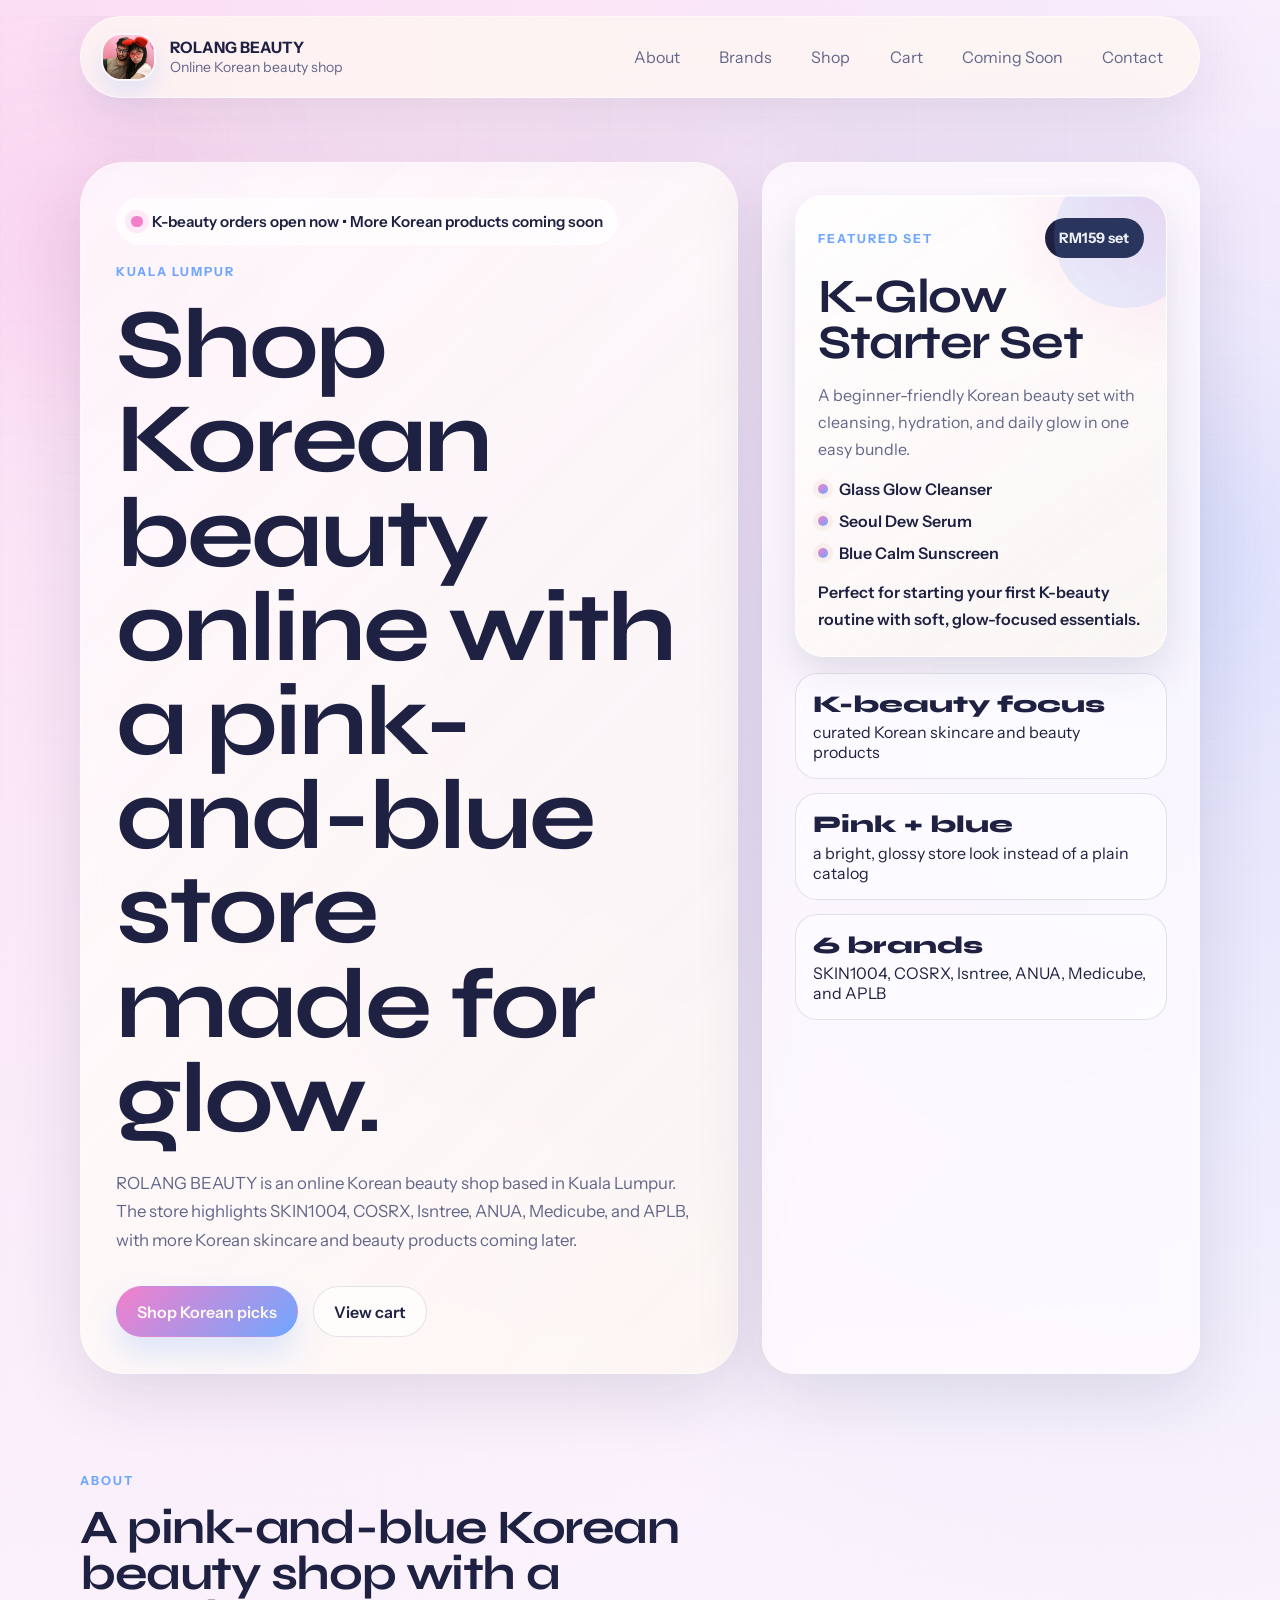
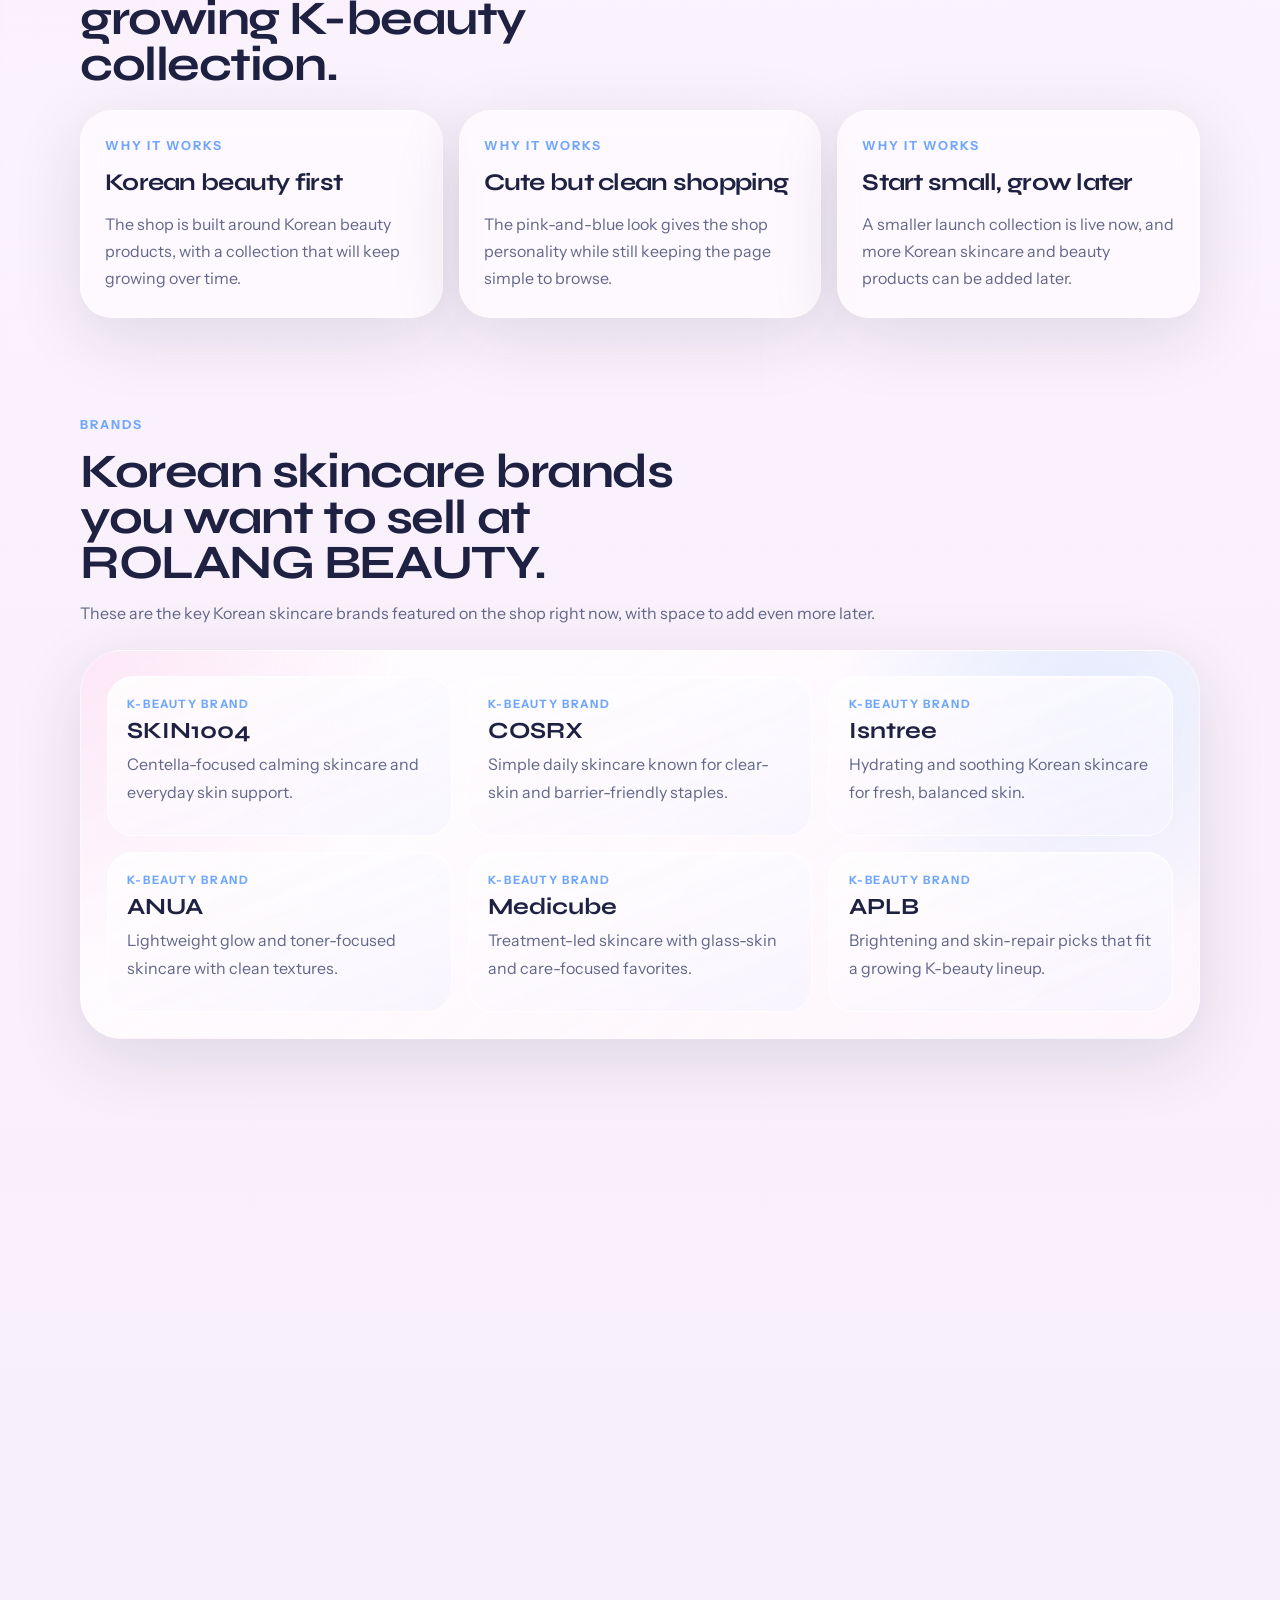
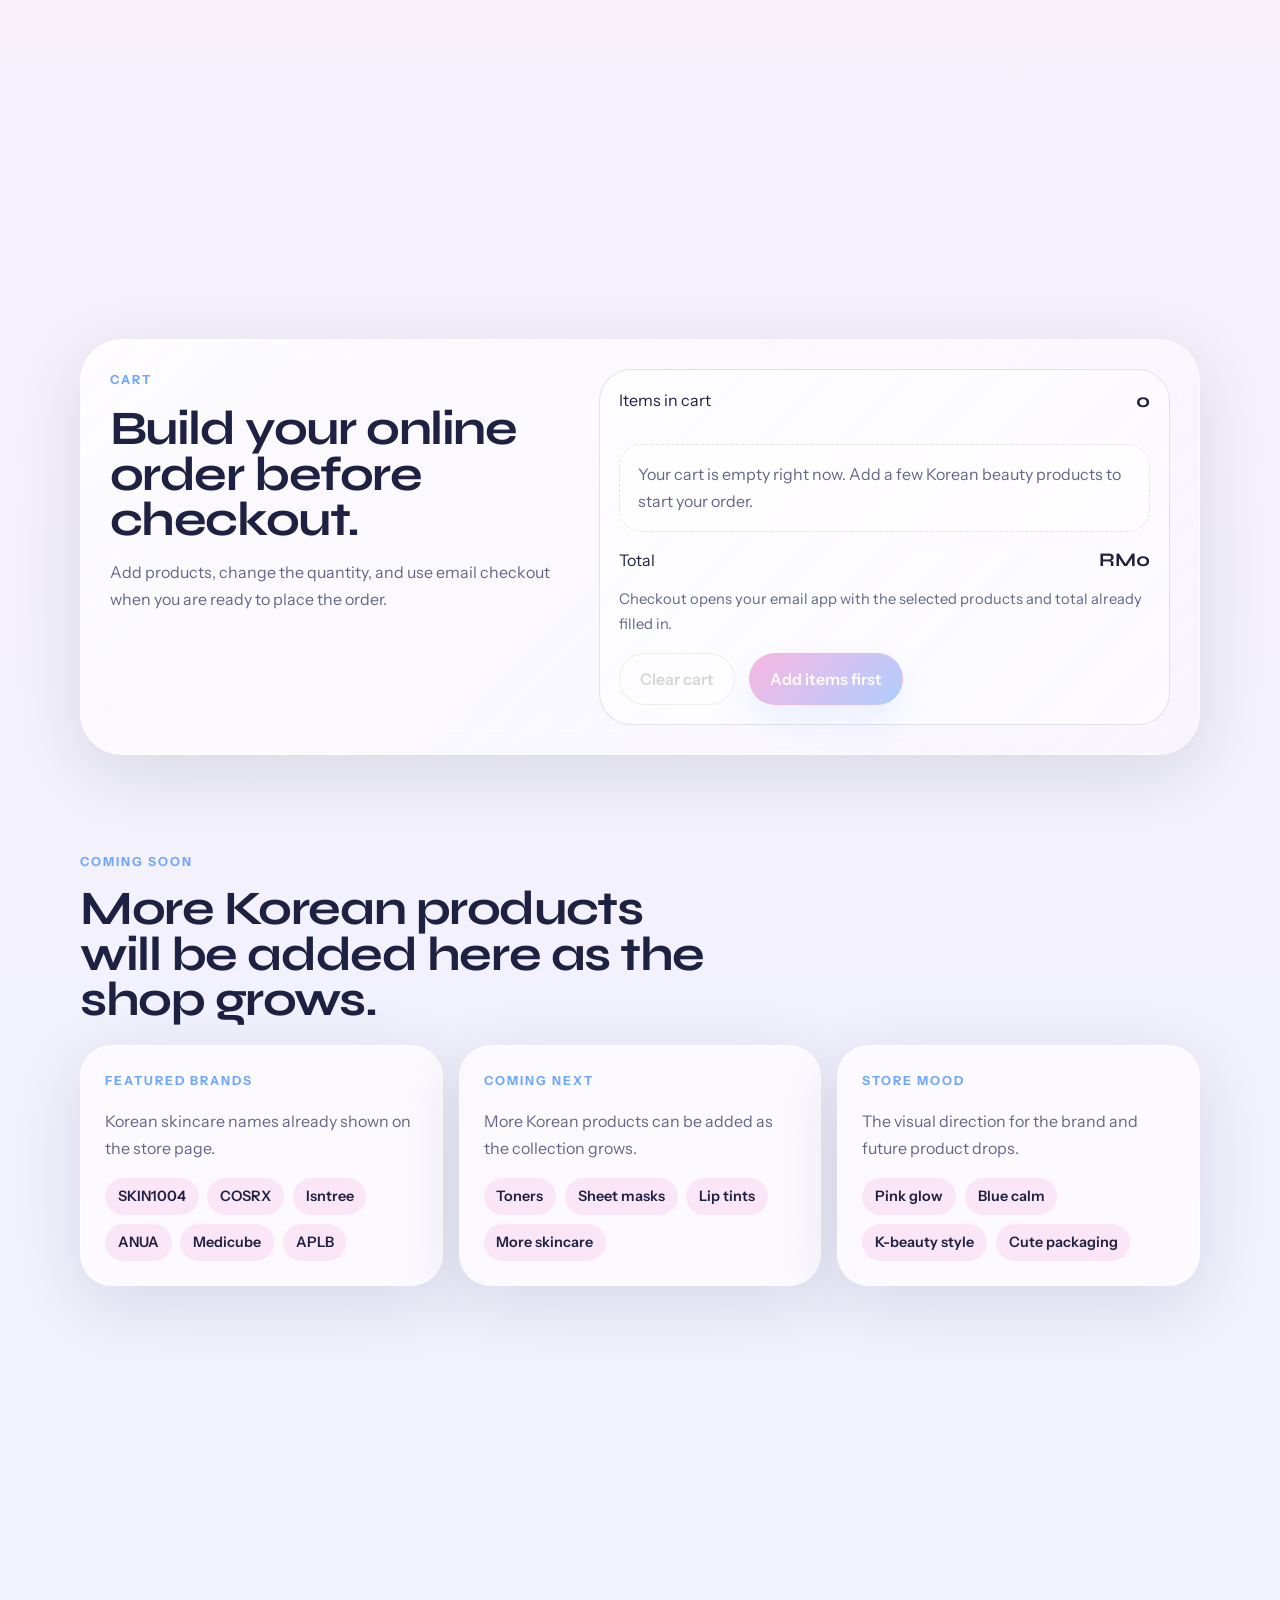
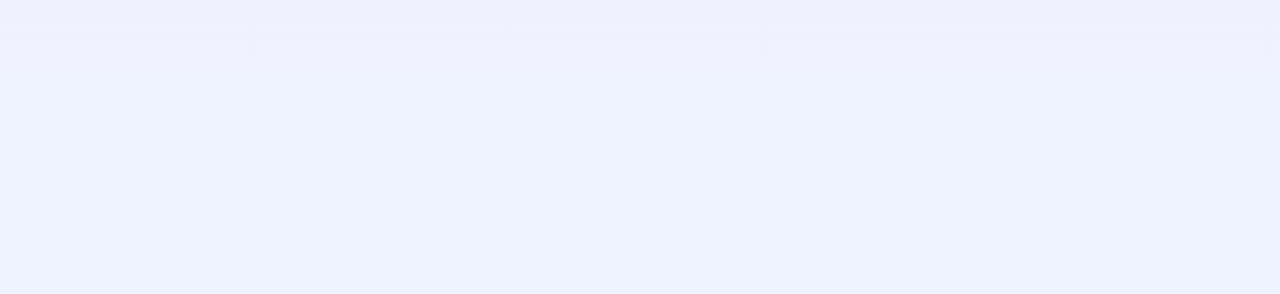
==== index.html @ 495b8006 "Initial ROLANG BEAUTY site" ====
<!DOCTYPE html>
<html lang="en">
  <head>
    <meta charset="UTF-8" />
    <meta name="viewport" content="width=device-width, initial-scale=1.0" />
    <title>ROLANG BEAUTY | Korean Beauty Shop</title>
    <meta
      name="description"
      content="ROLANG BEAUTY is a Korean beauty shop in Kuala Lumpur with curated K-beauty skincare now and more Korean products coming later."
    />
    <link rel="icon" href="src/assets/favicon.svg" type="image/svg+xml" />
    <link rel="preconnect" href="https://fonts.googleapis.com" />
    <link rel="preconnect" href="https://fonts.gstatic.com" crossorigin />
    <link
      href="https://fonts.googleapis.com/css2?family=Instrument+Sans:wght@400;500;600;700&family=Syne:wght@500;700;800&display=swap"
      rel="stylesheet"
    />
    <link rel="stylesheet" href="src/styles/site.css" />
    <script type="module" src="src/main.js"></script>
  </head>
  <body>
    <div class="page-shell">
      <div class="ambient ambient-one" aria-hidden="true"></div>
      <div class="ambient ambient-two" aria-hidden="true"></div>
      <div class="grid-overlay" aria-hidden="true"></div>
      <div id="app"></div>
    </div>
  </body>
</html>
---- src/styles/site.css ----
:root {
  --bg: #f8effa;
  --bg-strong: #efe4f4;
  --surface: rgba(255, 252, 255, 0.78);
  --surface-strong: #fff9ff;
  --ink: #1f2142;
  --ink-soft: #62678a;
  --line: rgba(31, 33, 66, 0.12);
  --accent: #f37fcb;
  --accent-soft: rgba(243, 127, 203, 0.16);
  --accent-cool: #6fa7ff;
  --shadow: 0 18px 70px rgba(31, 33, 66, 0.12);
  --radius-lg: 32px;
  --radius-md: 22px;
  --radius-sm: 14px;
  --container: min(1120px, calc(100vw - 2rem));
}

*,
*::before,
*::after {
  box-sizing: border-box;
}

html {
  scroll-behavior: smooth;
}

body {
  margin: 0;
  min-height: 100vh;
  font-family: "Instrument Sans", "Helvetica Neue", sans-serif;
  background:
    radial-gradient(circle at top left, rgba(243, 127, 203, 0.22), transparent 32%),
    radial-gradient(circle at 88% 14%, rgba(111, 167, 255, 0.18), transparent 20%),
    linear-gradient(180deg, #fdf7ff 0%, var(--bg) 54%, #eef3ff 100%);
  color: var(--ink);
}

img {
  display: block;
  max-width: 100%;
}

a {
  color: inherit;
  text-decoration: none;
}

button,
a,
input,
textarea {
  font: inherit;
}

code {
  padding: 0.12rem 0.4rem;
  border: 1px solid var(--line);
  border-radius: 999px;
  background: rgba(255, 255, 255, 0.55);
  font-size: 0.92rem;
}

.page-shell {
  position: relative;
  overflow: clip;
}

.ambient {
  position: absolute;
  border-radius: 999px;
  filter: blur(80px);
  opacity: 0.55;
  pointer-events: none;
}

.ambient-one {
  top: 7rem;
  left: -3rem;
  width: 16rem;
  height: 16rem;
  background: rgba(243, 127, 203, 0.28);
}

.ambient-two {
  right: -1rem;
  top: 24rem;
  width: 18rem;
  height: 18rem;
  background: rgba(111, 167, 255, 0.24);
}

.grid-overlay {
  position: absolute;
  inset: 0;
  background-image:
    linear-gradient(rgba(22, 33, 59, 0.03) 1px, transparent 1px),
    linear-gradient(90deg, rgba(22, 33, 59, 0.03) 1px, transparent 1px);
  background-size: 38px 38px;
  mask-image: linear-gradient(180deg, rgba(0, 0, 0, 0.26), transparent 55%);
  pointer-events: none;
}

.container {
  width: var(--container);
  margin: 0 auto;
}

.section-gap {
  padding-top: 2rem;
  padding-bottom: 4rem;
}

.site-header {
  position: sticky;
  top: 1rem;
  z-index: 20;
  display: flex;
  align-items: center;
  justify-content: space-between;
  gap: 1rem;
  margin-top: 1rem;
  padding: 1rem 1.25rem;
  border: 1px solid rgba(255, 255, 255, 0.45);
  border-radius: 999px;
  background: rgba(255, 249, 241, 0.72);
  backdrop-filter: blur(18px);
  box-shadow: var(--shadow);
}

.brand {
  display: inline-flex;
  align-items: center;
  gap: 0.85rem;
}

.brand-mark {
  display: grid;
  place-items: center;
  flex: none;
  width: 3.45rem;
  height: 3rem;
  overflow: hidden;
  border-radius: 20px;
  background: linear-gradient(135deg, rgba(243, 127, 203, 0.18), rgba(111, 167, 255, 0.18));
  border: 2px solid rgba(255, 255, 255, 0.72);
  box-shadow: 0 12px 26px rgba(111, 167, 255, 0.2);
  color: #fff8ef;
  font-family: "Syne", sans-serif;
  font-size: 1rem;
  font-weight: 700;
  letter-spacing: 0.08em;
}

.brand-mark img {
  width: 100%;
  height: 100%;
  object-fit: cover;
  object-position: center;
}

.brand-copy {
  display: grid;
  gap: 0.12rem;
}

.brand-copy strong {
  font-size: 0.98rem;
}

.brand-copy span {
  color: var(--ink-soft);
  font-size: 0.88rem;
}

.nav {
  display: inline-flex;
  flex-wrap: wrap;
  justify-content: flex-end;
  gap: 0.45rem;
}

.nav-link {
  padding: 0.72rem 1rem;
  border-radius: 999px;
  color: var(--ink-soft);
  transition:
    transform 180ms ease,
    background-color 180ms ease,
    color 180ms ease;
}

.nav-link:hover,
.nav-link:focus-visible {
  background: linear-gradient(135deg, rgba(243, 127, 203, 0.16), rgba(111, 167, 255, 0.14));
  color: var(--ink);
  transform: translateY(-1px);
}

.hero {
  display: grid;
  grid-template-columns: 1.2fr 0.8fr;
  align-items: stretch;
  gap: 1.5rem;
  padding-top: 4rem;
}

.hero-copy,
.hero-panel,
.principle-card,
.project-card,
.cart-card,
.toolbox-card,
.contact-card {
  position: relative;
  border: 1px solid rgba(255, 255, 255, 0.42);
  background: var(--surface);
  box-shadow: var(--shadow);
  backdrop-filter: blur(16px);
}

.hero-copy {
  padding: 2.2rem;
  border-radius: calc(var(--radius-lg) + 12px);
  background:
    linear-gradient(135deg, rgba(255, 255, 255, 0.78), rgba(255, 249, 241, 0.7)),
    linear-gradient(140deg, rgba(243, 127, 203, 0.12), transparent 42%);
}

.hero-panel {
  display: grid;
  align-content: start;
  gap: 1rem;
  padding: 2rem;
  border-radius: var(--radius-lg);
}

.spotlight-card {
  position: relative;
  display: grid;
  gap: 1rem;
  overflow: hidden;
  padding: 1.4rem;
  border: 1px solid rgba(255, 255, 255, 0.75);
  border-radius: calc(var(--radius-lg) - 4px);
  background:
    radial-gradient(circle at top right, rgba(243, 127, 203, 0.22), transparent 30%),
    linear-gradient(145deg, rgba(255, 255, 255, 0.92), rgba(255, 249, 241, 0.74)),
    linear-gradient(135deg, rgba(243, 127, 203, 0.14), rgba(111, 167, 255, 0.12));
  box-shadow:
    inset 0 1px 0 rgba(255, 255, 255, 0.7),
    0 18px 40px rgba(31, 33, 66, 0.12);
}

.spotlight-card::after {
  content: "";
  position: absolute;
  right: -2rem;
  top: -2rem;
  width: 9rem;
  height: 9rem;
  border-radius: 999px;
  background: rgba(111, 167, 255, 0.15);
  pointer-events: none;
}

.spotlight-header {
  display: flex;
  align-items: center;
  justify-content: space-between;
  gap: 1rem;
}

.spotlight-price {
  display: inline-flex;
  align-items: center;
  justify-content: center;
  min-height: 2.5rem;
  padding: 0.55rem 0.9rem;
  border-radius: 999px;
  background: var(--ink);
  color: #fff8ef;
  font-size: 0.9rem;
  font-weight: 700;
}

.spotlight-list {
  display: grid;
  gap: 0.75rem;
  margin: 0;
  padding: 0;
  list-style: none;
}

.spotlight-list li {
  display: inline-flex;
  align-items: center;
  gap: 0.7rem;
  color: var(--ink);
  font-weight: 600;
}

.spotlight-list li::before {
  content: "";
  width: 0.6rem;
  height: 0.6rem;
  border-radius: 999px;
  background: linear-gradient(135deg, var(--accent), var(--accent-cool));
  box-shadow: 0 0 0 5px rgba(217, 153, 124, 0.12);
  flex: none;
}

.spotlight-note {
  color: var(--ink);
  font-weight: 600;
}

.eyebrow {
  margin: 0;
  color: var(--accent-cool);
  font-size: 0.78rem;
  font-weight: 700;
  letter-spacing: 0.16em;
  text-transform: uppercase;
}

.status-pill {
  display: inline-flex;
  align-items: center;
  gap: 0.6rem;
  width: fit-content;
  margin: 0 0 1rem;
  padding: 0.65rem 0.95rem;
  border-radius: 999px;
  background: rgba(255, 255, 255, 0.68);
  color: var(--ink);
  font-size: 0.95rem;
  font-weight: 600;
}

.status-pill::before {
  content: "";
  width: 0.7rem;
  height: 0.7rem;
  border-radius: 999px;
  background: var(--accent);
  box-shadow: 0 0 0 6px rgba(243, 127, 203, 0.15);
}

h1,
h2,
h3 {
  margin: 0;
  font-family: "Syne", sans-serif;
  font-weight: 700;
  line-height: 0.95;
  letter-spacing: -0.03em;
}

h1 {
  max-width: 13ch;
  margin-top: 1rem;
  font-size: clamp(3.2rem, 8vw, 6.2rem);
}

h2 {
  max-width: 18ch;
  font-size: clamp(2rem, 4vw, 3rem);
}

h3 {
  font-size: 1.5rem;
}

p {
  margin: 0;
  color: var(--ink-soft);
  line-height: 1.7;
}

.lede {
  max-width: 38rem;
  margin-top: 1.4rem;
  font-size: 1.05rem;
}

.hero-actions,
.contact-actions {
  display: flex;
  flex-wrap: wrap;
  gap: 0.9rem;
  margin-top: 2rem;
}

.button {
  display: inline-flex;
  align-items: center;
  justify-content: center;
  min-height: 3.2rem;
  padding: 0.85rem 1.25rem;
  border-radius: 999px;
  border: 1px solid transparent;
  cursor: pointer;
  font-weight: 600;
  transition:
    transform 180ms ease,
    box-shadow 180ms ease,
    border-color 180ms ease;
}

.button:hover,
.button:focus-visible,
.project-link:hover,
.project-link:focus-visible,
.social-link:hover,
.social-link:focus-visible {
  transform: translateY(-2px);
}

.button-primary {
  background: linear-gradient(135deg, var(--accent) 0%, var(--accent-cool) 100%);
  color: #fff8ef;
  box-shadow: 0 16px 32px rgba(111, 167, 255, 0.24);
}

.button-secondary {
  border-color: var(--line);
  background: rgba(255, 255, 255, 0.62);
}

.stat-grid {
  display: grid;
  gap: 0.9rem;
}

.stat-card {
  display: grid;
  gap: 0.2rem;
  padding: 1rem 1.1rem;
  border: 1px solid var(--line);
  border-radius: var(--radius-md);
  background: rgba(255, 255, 255, 0.44);
}

.stat-card strong {
  font-family: "Syne", sans-serif;
  font-size: 1.5rem;
  font-weight: 800;
}

.section-heading {
  display: grid;
  gap: 0.9rem;
  margin-bottom: 1.4rem;
}

.section-heading h2 {
  max-width: 18ch;
}

.principle-grid,
.project-grid,
.brand-grid,
.toolbox-grid {
  display: grid;
  gap: 1rem;
}

.principle-grid {
  grid-template-columns: repeat(3, minmax(0, 1fr));
}

.project-grid {
  grid-template-columns: repeat(3, minmax(0, 1fr));
}

.brand-grid {
  grid-template-columns: repeat(3, minmax(0, 1fr));
}

.toolbox-grid {
  grid-template-columns: repeat(3, minmax(0, 1fr));
}

.principle-card,
.project-card,
.toolbox-card {
  display: grid;
  align-content: start;
  gap: 1rem;
  padding: 1.5rem;
  border-radius: var(--radius-lg);
}

.brand-board {
  position: relative;
  overflow: hidden;
  padding: 1.6rem;
  border: 1px solid rgba(255, 255, 255, 0.42);
  border-radius: calc(var(--radius-lg) + 10px);
  background:
    radial-gradient(circle at top left, rgba(243, 127, 203, 0.18), transparent 28%),
    radial-gradient(circle at 90% 16%, rgba(111, 167, 255, 0.18), transparent 24%),
    linear-gradient(145deg, rgba(255, 255, 255, 0.86), rgba(255, 248, 253, 0.74));
  box-shadow: var(--shadow);
  backdrop-filter: blur(16px);
}

.brand-tile {
  display: grid;
  align-content: start;
  gap: 0.55rem;
  min-height: 10rem;
  padding: 1.2rem;
  border: 1px solid rgba(255, 255, 255, 0.72);
  border-radius: 26px;
  background:
    linear-gradient(160deg, rgba(255, 255, 255, 0.88), rgba(255, 249, 255, 0.62)),
    linear-gradient(135deg, rgba(243, 127, 203, 0.1), rgba(111, 167, 255, 0.12));
  box-shadow: inset 0 1px 0 rgba(255, 255, 255, 0.7);
}

.brand-tile-kicker {
  color: var(--accent-cool);
  font-size: 0.72rem;
  font-weight: 700;
  letter-spacing: 0.14em;
  text-transform: uppercase;
}

.brand-tile-name {
  color: var(--ink);
  font-family: "Syne", sans-serif;
  font-size: 1.45rem;
  line-height: 1;
}

.project-header {
  display: grid;
  gap: 0.8rem;
}

.project-outcomes {
  display: grid;
  gap: 0.75rem;
  margin: 0;
  padding: 0;
  list-style: none;
}

.project-outcomes li {
  display: inline-flex;
  align-items: center;
  gap: 0.7rem;
  color: var(--ink);
  font-weight: 500;
}

.project-outcomes li::before {
  content: "";
  width: 0.55rem;
  height: 0.55rem;
  border-radius: 999px;
  background: var(--accent);
  flex: none;
}

.tag-row {
  display: flex;
  flex-wrap: wrap;
  gap: 0.55rem;
}

.tag {
  padding: 0.6rem 0.8rem;
  border-radius: 999px;
  background: linear-gradient(135deg, rgba(243, 127, 203, 0.14), rgba(111, 167, 255, 0.14));
  color: var(--ink);
  font-size: 0.9rem;
  font-weight: 600;
}

.tag-soft {
  background: var(--accent-soft);
}

.project-link,
.social-link,
.site-footer a {
  width: fit-content;
  color: var(--ink);
  font-weight: 600;
}

.product-footer {
  display: flex;
  flex-wrap: wrap;
  align-items: center;
  justify-content: space-between;
  gap: 0.85rem;
}

.product-price {
  color: var(--ink);
  font-family: "Syne", sans-serif;
  font-size: 1.35rem;
  font-weight: 800;
}

.social-link {
  display: inline-flex;
  align-items: center;
  min-height: 2.6rem;
  padding: 0.55rem 0.9rem;
  border-radius: 999px;
  background: linear-gradient(135deg, rgba(243, 127, 203, 0.12), rgba(111, 167, 255, 0.12));
}

.social-link-muted {
  color: var(--ink-soft);
}

.cart-card {
  padding: 1.8rem;
  border-radius: calc(var(--radius-lg) + 10px);
  background:
    linear-gradient(135deg, rgba(255, 255, 255, 0.82), rgba(255, 249, 255, 0.68)),
    linear-gradient(135deg, rgba(243, 127, 203, 0.07), rgba(111, 167, 255, 0.08));
}

.cart-shell {
  display: grid;
  grid-template-columns: 0.9fr 1.1fr;
  gap: 1.4rem;
}

.cart-copy,
.cart-panel {
  display: grid;
  align-content: start;
  gap: 1rem;
}

.cart-panel {
  padding: 1.2rem;
  border: 1px solid var(--line);
  border-radius: var(--radius-lg);
  background: rgba(255, 255, 255, 0.52);
}

.cart-summary-row,
.cart-total-row {
  display: flex;
  align-items: center;
  justify-content: space-between;
  gap: 1rem;
  color: var(--ink);
}

.cart-summary-row strong,
.cart-total-row strong {
  font-family: "Syne", sans-serif;
  font-size: 1.2rem;
}

.cart-items {
  display: grid;
  gap: 0.8rem;
}

.cart-item {
  display: grid;
  grid-template-columns: 1fr auto;
  gap: 0.9rem;
  align-items: center;
  padding: 1rem;
  border: 1px solid var(--line);
  border-radius: var(--radius-md);
  background: rgba(255, 255, 255, 0.62);
}

.cart-item-copy {
  display: grid;
  gap: 0.3rem;
}

.cart-item-copy strong {
  color: var(--ink);
}

.cart-item-meta {
  color: var(--ink-soft);
  font-size: 0.92rem;
}

.cart-line-total {
  color: var(--ink);
  font-family: "Syne", sans-serif;
  font-size: 1rem;
  font-weight: 700;
}

.cart-item-controls {
  display: inline-flex;
  align-items: center;
  flex-wrap: wrap;
  justify-content: flex-end;
  gap: 0.45rem;
}

.qty-button {
  display: inline-flex;
  align-items: center;
  justify-content: center;
  width: 2.2rem;
  height: 2.2rem;
  border: 1px solid var(--line);
  border-radius: 999px;
  background: rgba(255, 255, 255, 0.9);
  color: var(--ink);
  cursor: pointer;
}

.qty-value {
  min-width: 1.5rem;
  color: var(--ink);
  font-weight: 700;
  text-align: center;
}

.cart-remove {
  padding: 0.35rem 0.55rem;
  border: 0;
  background: transparent;
  color: var(--accent-cool);
  font-weight: 700;
}

.cart-note {
  font-size: 0.92rem;
}

.cart-actions {
  display: flex;
  flex-wrap: wrap;
  gap: 0.85rem;
}

.cart-empty {
  padding: 1rem 1.1rem;
  border: 1px dashed var(--line);
  border-radius: var(--radius-md);
  background: rgba(255, 255, 255, 0.48);
}

.is-disabled,
.button[disabled] {
  opacity: 0.55;
  pointer-events: none;
}

.contact-card {
  display: grid;
  grid-template-columns: 1.1fr 0.9fr;
  gap: 1.4rem;
  padding: 1.8rem;
  border-radius: calc(var(--radius-lg) + 10px);
  background:
    linear-gradient(135deg, rgba(255, 255, 255, 0.8), rgba(255, 249, 241, 0.62)),
    linear-gradient(135deg, rgba(111, 167, 255, 0.09), rgba(243, 127, 203, 0.06));
}

.contact-copy {
  display: grid;
  gap: 1rem;
}

.contact-copy h2 {
  max-width: 13ch;
}

.social-list {
  display: flex;
  flex-wrap: wrap;
  gap: 0.85rem;
  align-items: center;
}

.contact-status {
  display: grid;
  gap: 0.4rem;
  padding: 1rem 1.1rem;
  border: 1px solid var(--line);
  border-radius: var(--radius-md);
  background: rgba(255, 255, 255, 0.44);
}

.contact-status strong {
  color: var(--ink);
  font-family: "Syne", sans-serif;
  font-size: 1.1rem;
}

.contact-status span {
  color: var(--ink-soft);
  line-height: 1.6;
}

.site-footer {
  display: flex;
  flex-wrap: wrap;
  align-items: center;
  justify-content: space-between;
  gap: 0.8rem;
  padding-bottom: 2.5rem;
}

.site-footer p {
  display: inline-flex;
  align-items: center;
  gap: 0.55rem;
}

.not-found {
  width: min(720px, calc(100vw - 2rem));
  margin: 4rem auto;
  padding: 2rem;
  border: 1px solid rgba(255, 255, 255, 0.42);
  border-radius: calc(var(--radius-lg) + 10px);
  background: var(--surface);
  box-shadow: var(--shadow);
}

.not-found p,
.not-found h1,
.not-found .button {
  margin-top: 1rem;
}

.reveal {
  opacity: 0;
  transform: translateY(18px);
  transition:
    opacity 560ms ease,
    transform 560ms ease;
}

.reveal.is-visible {
  opacity: 1;
  transform: translateY(0);
}

@media (max-width: 960px) {
  .site-header {
    position: static;
    border-radius: 28px;
  }

  .hero,
  .cart-shell,
  .contact-card,
  .brand-grid,
  .principle-grid,
  .project-grid,
  .toolbox-grid {
    grid-template-columns: 1fr;
  }

  .hero {
    padding-top: 2rem;
  }
}

@media (max-width: 720px) {
  :root {
    --container: min(1120px, calc(100vw - 1.25rem));
  }

  .site-header {
    align-items: flex-start;
    flex-direction: column;
  }

  .nav {
    width: 100%;
    justify-content: flex-start;
  }

  .hero-copy,
  .hero-panel,
  .brand-board,
  .principle-card,
  .project-card,
  .cart-card,
  .toolbox-card,
  .contact-card,
  .not-found {
    padding: 1.3rem;
    border-radius: 24px;
  }

  .section-gap {
    padding-bottom: 3rem;
  }

  h1 {
    font-size: clamp(2.7rem, 13vw, 4rem);
  }

  h2 {
    font-size: clamp(1.8rem, 8vw, 2.5rem);
  }

  .cart-item {
    grid-template-columns: 1fr;
  }

  .cart-item-controls {
    justify-content: flex-start;
  }
}

@media (prefers-reduced-motion: reduce) {
  html {
    scroll-behavior: auto;
  }

  *,
  *::before,
  *::after {
    animation: none !important;
    transition: none !important;
  }

  .reveal,
  .reveal.is-visible {
    opacity: 1;
    transform: none;
  }
}
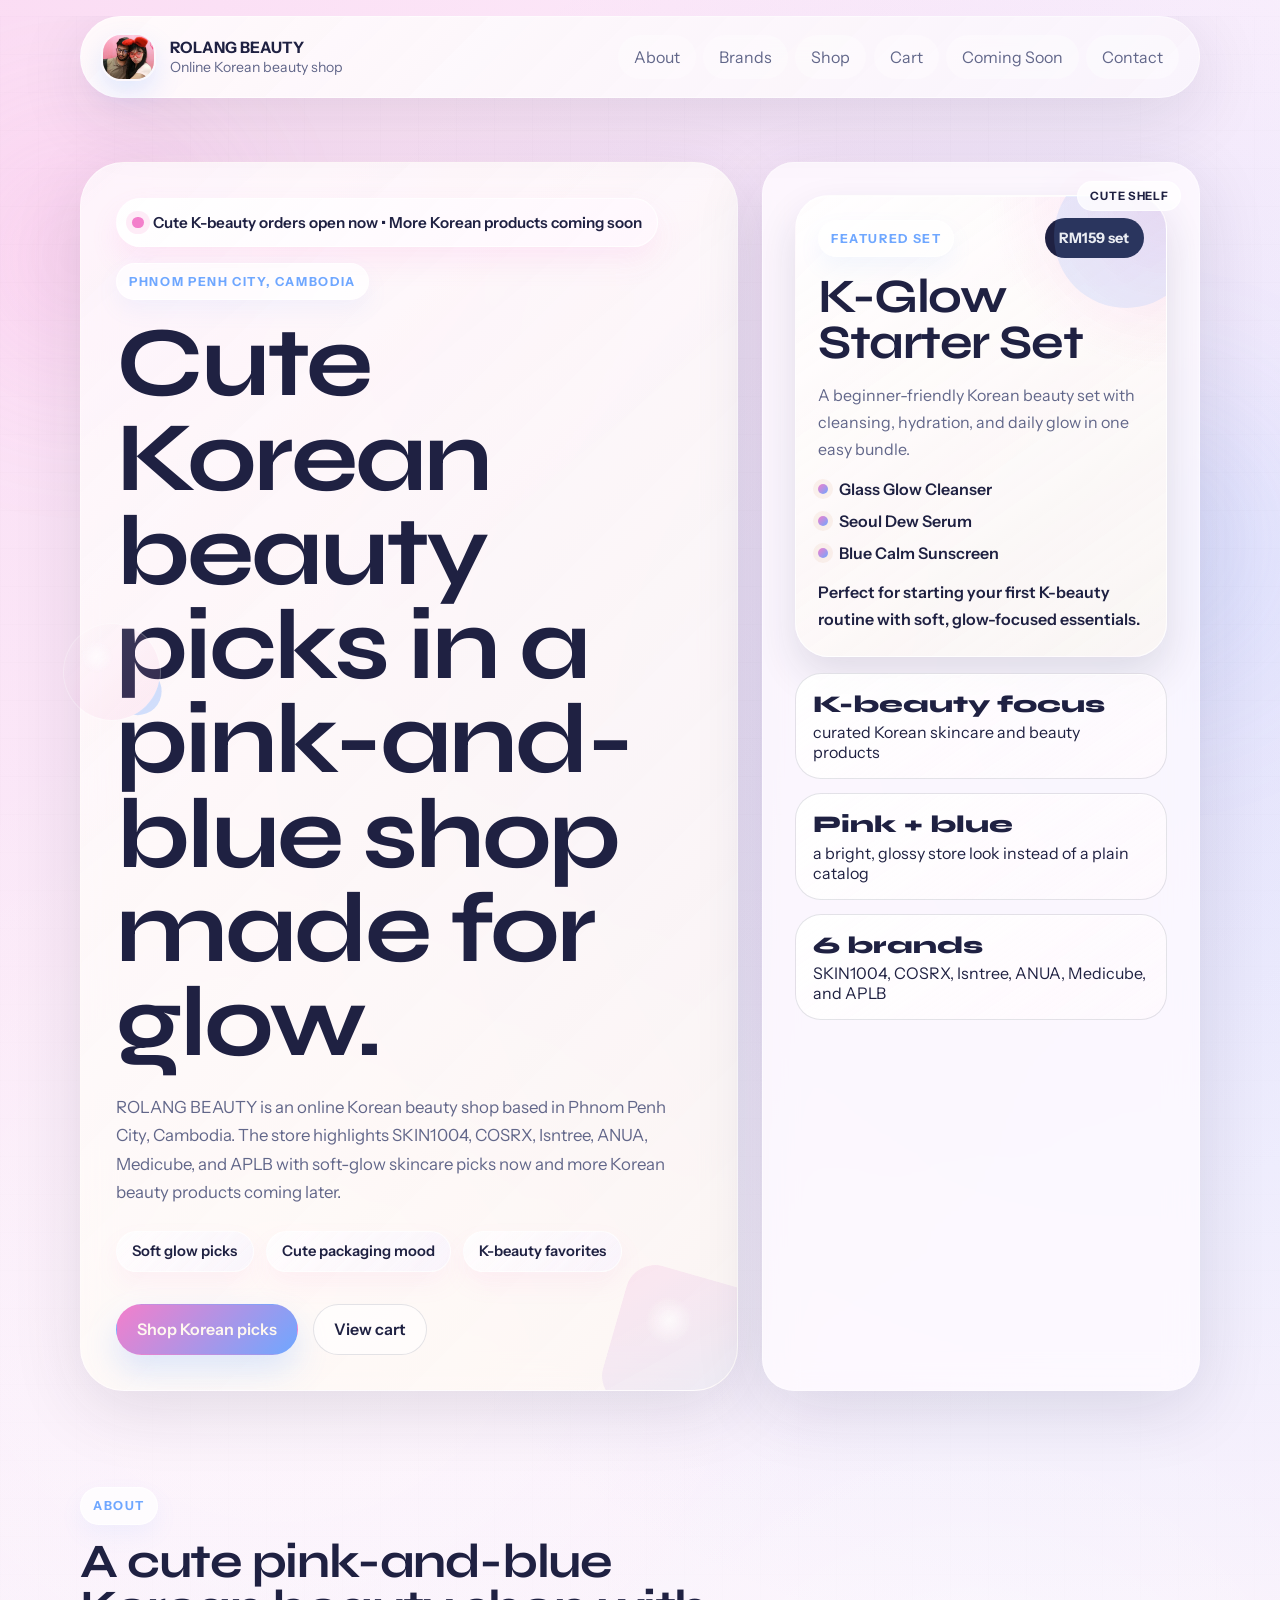
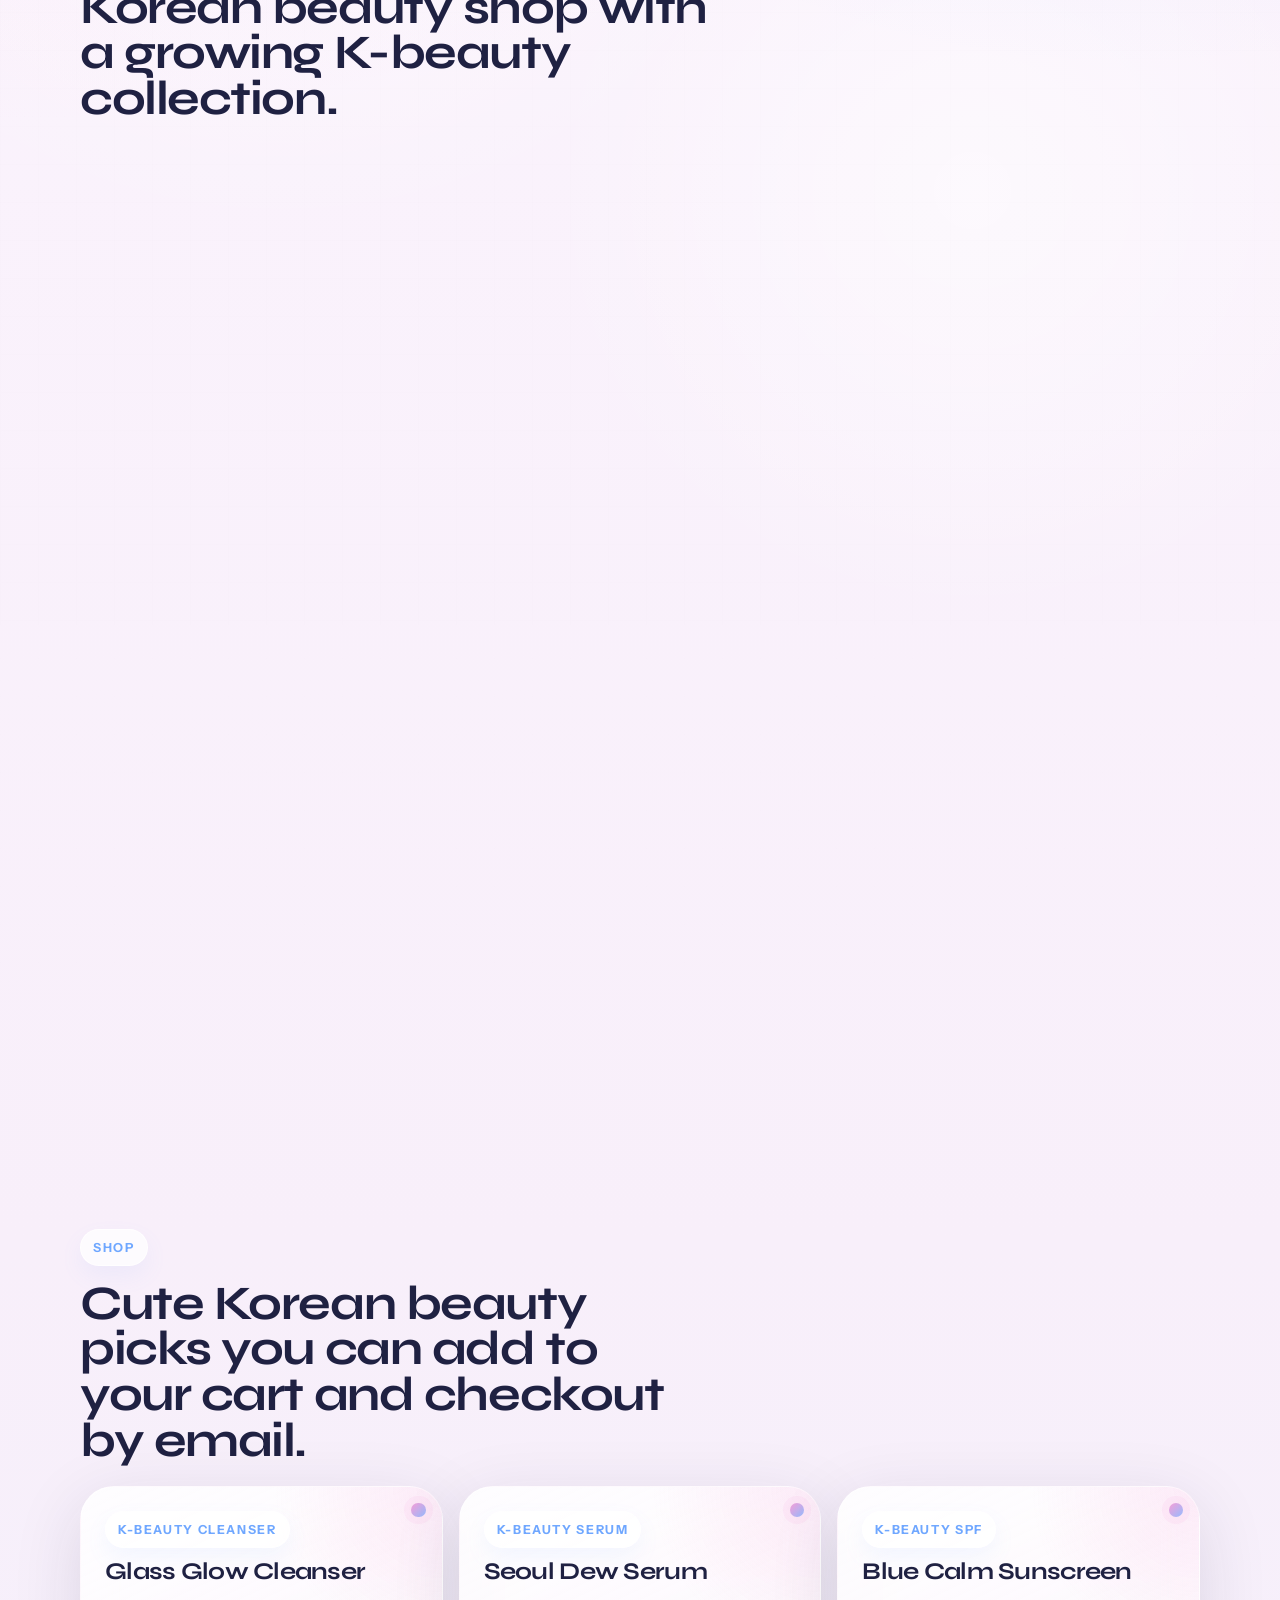
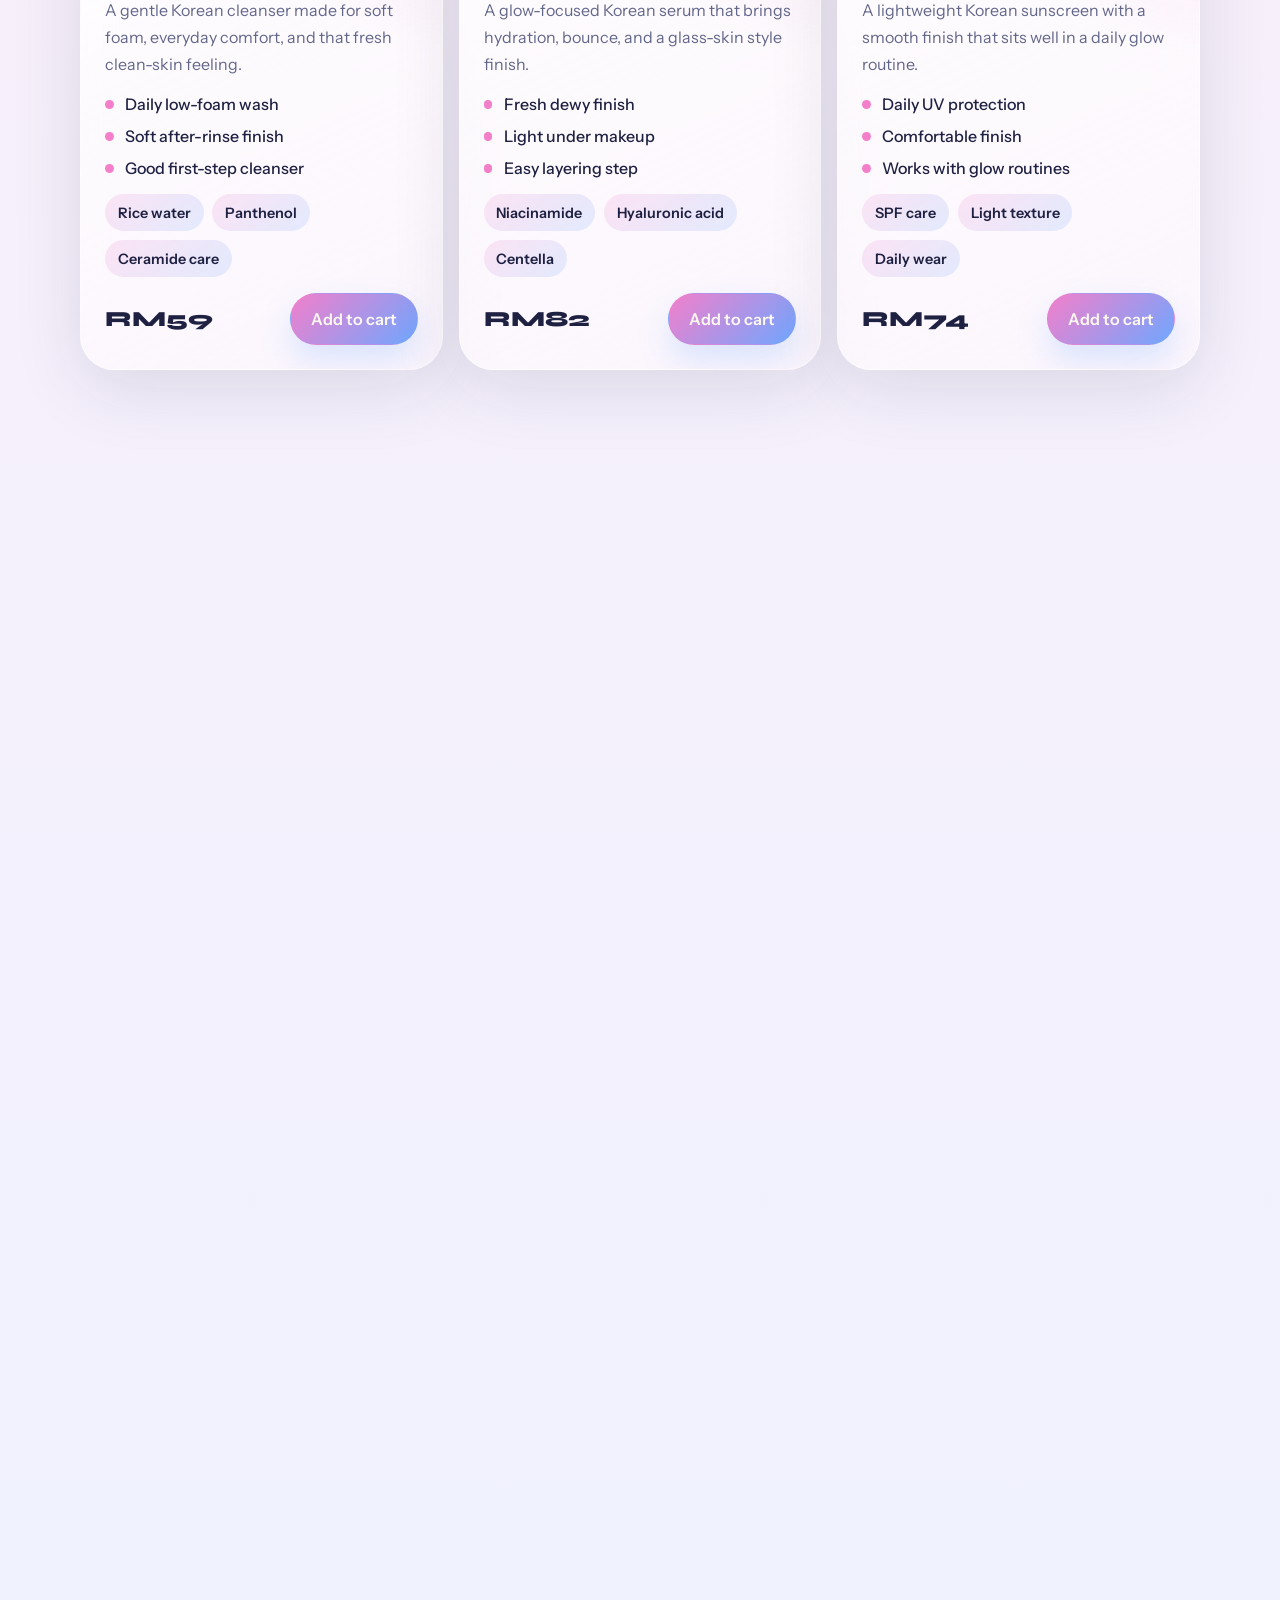
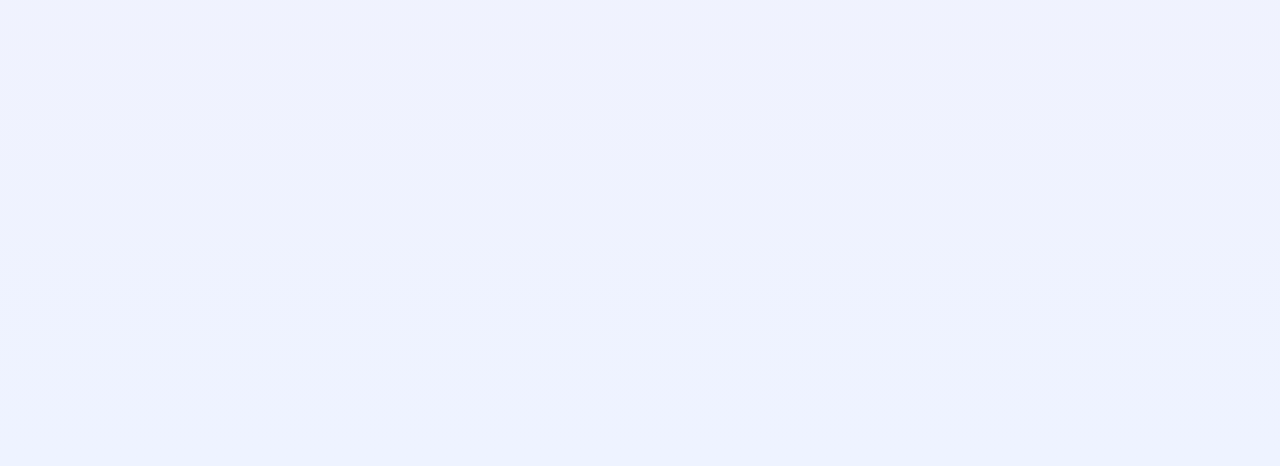
==== commit 763e5ce7: "Polish storefront styling and update Phnom Penh location" ====
--- a/index.html
+++ b/index.html
@@ -6,7 +6,7 @@
     <title>ROLANG BEAUTY | Korean Beauty Shop</title>
     <meta
       name="description"
-      content="ROLANG BEAUTY is a Korean beauty shop in Kuala Lumpur with curated K-beauty skincare now and more Korean products coming later."
+      content="ROLANG BEAUTY is a Korean beauty shop in Phnom Penh City, Cambodia with curated K-beauty skincare now and more Korean products coming later."
     />
     <link rel="icon" href="src/assets/favicon.svg" type="image/svg+xml" />
     <link rel="preconnect" href="https://fonts.googleapis.com" />
--- a/src/styles/site.css
+++ b/src/styles/site.css
@@ -33,6 +33,8 @@
   background:
     radial-gradient(circle at top left, rgba(243, 127, 203, 0.22), transparent 32%),
     radial-gradient(circle at 88% 14%, rgba(111, 167, 255, 0.18), transparent 20%),
+    radial-gradient(circle at 22% 24%, rgba(255, 255, 255, 0.68), transparent 14%),
+    radial-gradient(circle at 76% 34%, rgba(255, 255, 255, 0.55), transparent 12%),
     linear-gradient(180deg, #fdf7ff 0%, var(--bg) 54%, #eef3ff 100%);
   color: var(--ink);
 }
@@ -65,6 +67,40 @@
 .page-shell {
   position: relative;
   overflow: clip;
+}
+
+.page-shell::before,
+.page-shell::after {
+  content: "";
+  position: absolute;
+  pointer-events: none;
+  opacity: 0.7;
+}
+
+.page-shell::before {
+  top: 10rem;
+  right: 8%;
+  width: 8rem;
+  height: 8rem;
+  border-radius: 32px;
+  background:
+    radial-gradient(circle at 30% 30%, rgba(255, 255, 255, 0.78), transparent 20%),
+    linear-gradient(135deg, rgba(243, 127, 203, 0.28), rgba(111, 167, 255, 0.18));
+  transform: rotate(12deg);
+}
+
+.page-shell::after {
+  top: 38rem;
+  left: 5%;
+  width: 6rem;
+  height: 6rem;
+  border-radius: 999px;
+  background:
+    radial-gradient(circle at 34% 34%, rgba(255, 255, 255, 0.86), transparent 18%),
+    linear-gradient(135deg, rgba(255, 255, 255, 0.18), rgba(243, 127, 203, 0.16));
+  box-shadow:
+    1.6rem 1.2rem 0 -1.5rem rgba(111, 167, 255, 0.45),
+    0 0 0 1px rgba(255, 255, 255, 0.42);
 }
 
 .ambient {
@@ -124,7 +160,9 @@
   padding: 1rem 1.25rem;
   border: 1px solid rgba(255, 255, 255, 0.45);
   border-radius: 999px;
-  background: rgba(255, 249, 241, 0.72);
+  background:
+    linear-gradient(135deg, rgba(255, 250, 252, 0.86), rgba(248, 244, 255, 0.76)),
+    rgba(255, 249, 241, 0.72);
   backdrop-filter: blur(18px);
   box-shadow: var(--shadow);
 }
@@ -184,6 +222,7 @@
 .nav-link {
   padding: 0.72rem 1rem;
   border-radius: 999px;
+  background: rgba(255, 255, 255, 0.34);
   color: var(--ink-soft);
   transition:
     transform 180ms ease,
@@ -214,6 +253,7 @@
 .toolbox-card,
 .contact-card {
   position: relative;
+  overflow: hidden;
   border: 1px solid rgba(255, 255, 255, 0.42);
   background: var(--surface);
   box-shadow: var(--shadow);
@@ -228,6 +268,21 @@
     linear-gradient(140deg, rgba(243, 127, 203, 0.12), transparent 42%);
 }
 
+.hero-copy::after {
+  content: "";
+  position: absolute;
+  right: -1.2rem;
+  bottom: -1.8rem;
+  width: 9rem;
+  height: 9rem;
+  border-radius: 30px;
+  background:
+    radial-gradient(circle at 35% 35%, rgba(255, 255, 255, 0.82), transparent 18%),
+    linear-gradient(135deg, rgba(243, 127, 203, 0.2), rgba(111, 167, 255, 0.18));
+  transform: rotate(16deg);
+  opacity: 0.7;
+}
+
 .hero-panel {
   display: grid;
   align-content: start;
@@ -236,6 +291,23 @@
   border-radius: var(--radius-lg);
 }
 
+.hero-panel::before {
+  content: "Cute shelf";
+  position: absolute;
+  top: 1.1rem;
+  right: 1.1rem;
+  z-index: 1;
+  padding: 0.45rem 0.75rem;
+  border: 1px solid rgba(255, 255, 255, 0.75);
+  border-radius: 999px;
+  background: rgba(255, 255, 255, 0.78);
+  color: var(--ink);
+  font-size: 0.72rem;
+  font-weight: 700;
+  letter-spacing: 0.06em;
+  text-transform: uppercase;
+}
+
 .spotlight-card {
   position: relative;
   display: grid;
@@ -243,7 +315,7 @@
   overflow: hidden;
   padding: 1.4rem;
   border: 1px solid rgba(255, 255, 255, 0.75);
-  border-radius: calc(var(--radius-lg) - 4px);
+  border-radius: calc(var(--radius-lg) + 2px);
   background:
     radial-gradient(circle at top right, rgba(243, 127, 203, 0.22), transparent 30%),
     linear-gradient(145deg, rgba(255, 255, 255, 0.92), rgba(255, 249, 241, 0.74)),
@@ -317,12 +389,20 @@
 }
 
 .eyebrow {
+  display: inline-flex;
+  align-items: center;
+  width: fit-content;
   margin: 0;
+  padding: 0.45rem 0.75rem;
+  border: 1px solid rgba(255, 255, 255, 0.72);
+  border-radius: 999px;
+  background: rgba(255, 255, 255, 0.72);
   color: var(--accent-cool);
   font-size: 0.78rem;
   font-weight: 700;
-  letter-spacing: 0.16em;
+  letter-spacing: 0.13em;
   text-transform: uppercase;
+  box-shadow: 0 10px 22px rgba(111, 167, 255, 0.08);
 }
 
 .status-pill {
@@ -332,11 +412,15 @@
   width: fit-content;
   margin: 0 0 1rem;
   padding: 0.65rem 0.95rem;
-  border-radius: 999px;
-  background: rgba(255, 255, 255, 0.68);
+  border: 1px solid rgba(255, 255, 255, 0.8);
+  border-radius: 999px;
+  background:
+    linear-gradient(135deg, rgba(255, 255, 255, 0.86), rgba(255, 245, 253, 0.82)),
+    rgba(255, 255, 255, 0.68);
   color: var(--ink);
   font-size: 0.95rem;
   font-weight: 600;
+  box-shadow: 0 14px 28px rgba(243, 127, 203, 0.12);
 }
 
 .status-pill::before {
@@ -385,6 +469,29 @@
   font-size: 1.05rem;
 }
 
+.hero-charm-row {
+  display: flex;
+  flex-wrap: wrap;
+  gap: 0.75rem;
+  margin-top: 1.5rem;
+}
+
+.charm-chip {
+  display: inline-flex;
+  align-items: center;
+  min-height: 2.55rem;
+  padding: 0.6rem 0.95rem;
+  border: 1px solid rgba(255, 255, 255, 0.72);
+  border-radius: 999px;
+  background:
+    linear-gradient(135deg, rgba(255, 255, 255, 0.88), rgba(255, 247, 253, 0.68)),
+    linear-gradient(135deg, rgba(243, 127, 203, 0.1), rgba(111, 167, 255, 0.12));
+  color: var(--ink);
+  font-size: 0.92rem;
+  font-weight: 600;
+  box-shadow: 0 12px 24px rgba(243, 127, 203, 0.08);
+}
+
 .hero-actions,
 .contact-actions {
   display: flex;
@@ -439,8 +546,11 @@
   gap: 0.2rem;
   padding: 1rem 1.1rem;
   border: 1px solid var(--line);
-  border-radius: var(--radius-md);
-  background: rgba(255, 255, 255, 0.44);
+  border-radius: 26px;
+  background:
+    linear-gradient(145deg, rgba(255, 255, 255, 0.86), rgba(255, 248, 253, 0.6)),
+    rgba(255, 255, 255, 0.44);
+  box-shadow: inset 0 1px 0 rgba(255, 255, 255, 0.72);
 }
 
 .stat-card strong {
@@ -459,6 +569,10 @@
   max-width: 18ch;
 }
 
+.section-heading p:last-child {
+  max-width: 42rem;
+}
+
 .principle-grid,
 .project-grid,
 .brand-grid,
@@ -490,7 +604,22 @@
   align-content: start;
   gap: 1rem;
   padding: 1.5rem;
-  border-radius: var(--radius-lg);
+  border-radius: calc(var(--radius-lg) + 2px);
+  transition:
+    transform 180ms ease,
+    box-shadow 180ms ease,
+    border-color 180ms ease;
+}
+
+.principle-card:hover,
+.principle-card:focus-within,
+.project-card:hover,
+.project-card:focus-within,
+.brand-tile:hover,
+.toolbox-card:hover,
+.contact-card:hover {
+  transform: translateY(-4px);
+  box-shadow: 0 24px 52px rgba(31, 33, 66, 0.14);
 }
 
 .brand-board {
@@ -507,6 +636,17 @@
   backdrop-filter: blur(16px);
 }
 
+.brand-board::before {
+  content: "";
+  position: absolute;
+  right: -1.2rem;
+  top: -1.2rem;
+  width: 7rem;
+  height: 7rem;
+  border-radius: 999px;
+  background: radial-gradient(circle, rgba(243, 127, 203, 0.2), transparent 66%);
+}
+
 .brand-tile {
   display: grid;
   align-content: start;
@@ -519,6 +659,9 @@
     linear-gradient(160deg, rgba(255, 255, 255, 0.88), rgba(255, 249, 255, 0.62)),
     linear-gradient(135deg, rgba(243, 127, 203, 0.1), rgba(111, 167, 255, 0.12));
   box-shadow: inset 0 1px 0 rgba(255, 255, 255, 0.7);
+  transition:
+    transform 180ms ease,
+    box-shadow 180ms ease;
 }
 
 .brand-tile-kicker {
@@ -541,6 +684,27 @@
   gap: 0.8rem;
 }
 
+.project-card {
+  background:
+    radial-gradient(circle at top right, rgba(243, 127, 203, 0.14), transparent 28%),
+    linear-gradient(155deg, rgba(255, 255, 255, 0.88), rgba(255, 248, 253, 0.64));
+}
+
+.project-card::after,
+.toolbox-card::after,
+.contact-card::after,
+.cart-card::after {
+  content: "";
+  position: absolute;
+  right: 1rem;
+  top: 1rem;
+  width: 0.9rem;
+  height: 0.9rem;
+  border-radius: 999px;
+  background: linear-gradient(135deg, rgba(243, 127, 203, 0.72), rgba(111, 167, 255, 0.72));
+  box-shadow: 0 0 0 7px rgba(243, 127, 203, 0.08);
+}
+
 .project-outcomes {
   display: grid;
   gap: 0.75rem;
@@ -575,7 +739,7 @@
 .tag {
   padding: 0.6rem 0.8rem;
   border-radius: 999px;
-  background: linear-gradient(135deg, rgba(243, 127, 203, 0.14), rgba(111, 167, 255, 0.14));
+  background: linear-gradient(135deg, rgba(243, 127, 203, 0.18), rgba(111, 167, 255, 0.18));
   color: var(--ink);
   font-size: 0.9rem;
   font-weight: 600;
@@ -614,6 +778,7 @@
   min-height: 2.6rem;
   padding: 0.55rem 0.9rem;
   border-radius: 999px;
+  border: 1px solid rgba(255, 255, 255, 0.7);
   background: linear-gradient(135deg, rgba(243, 127, 203, 0.12), rgba(111, 167, 255, 0.12));
 }
 
@@ -627,6 +792,9 @@
   background:
     linear-gradient(135deg, rgba(255, 255, 255, 0.82), rgba(255, 249, 255, 0.68)),
     linear-gradient(135deg, rgba(243, 127, 203, 0.07), rgba(111, 167, 255, 0.08));
+  transition:
+    transform 180ms ease,
+    box-shadow 180ms ease;
 }
 
 .cart-shell {
@@ -645,8 +813,10 @@
 .cart-panel {
   padding: 1.2rem;
   border: 1px solid var(--line);
-  border-radius: var(--radius-lg);
-  background: rgba(255, 255, 255, 0.52);
+  border-radius: calc(var(--radius-lg) + 2px);
+  background:
+    linear-gradient(145deg, rgba(255, 255, 255, 0.86), rgba(255, 248, 253, 0.6)),
+    rgba(255, 255, 255, 0.52);
 }
 
 .cart-summary-row,
@@ -676,8 +846,10 @@
   align-items: center;
   padding: 1rem;
   border: 1px solid var(--line);
-  border-radius: var(--radius-md);
-  background: rgba(255, 255, 255, 0.62);
+  border-radius: 24px;
+  background:
+    linear-gradient(145deg, rgba(255, 255, 255, 0.88), rgba(255, 248, 253, 0.66)),
+    rgba(255, 255, 255, 0.62);
 }
 
 .cart-item-copy {
@@ -769,6 +941,9 @@
   background:
     linear-gradient(135deg, rgba(255, 255, 255, 0.8), rgba(255, 249, 241, 0.62)),
     linear-gradient(135deg, rgba(111, 167, 255, 0.09), rgba(243, 127, 203, 0.06));
+  transition:
+    transform 180ms ease,
+    box-shadow 180ms ease;
 }
 
 .contact-copy {
@@ -792,8 +967,10 @@
   gap: 0.4rem;
   padding: 1rem 1.1rem;
   border: 1px solid var(--line);
-  border-radius: var(--radius-md);
-  background: rgba(255, 255, 255, 0.44);
+  border-radius: 24px;
+  background:
+    linear-gradient(145deg, rgba(255, 255, 255, 0.88), rgba(255, 248, 253, 0.62)),
+    rgba(255, 255, 255, 0.44);
 }
 
 .contact-status strong {
@@ -814,6 +991,13 @@
   justify-content: space-between;
   gap: 0.8rem;
   padding-bottom: 2.5rem;
+}
+
+.site-footer a {
+  padding: 0.55rem 0.9rem;
+  border: 1px solid rgba(255, 255, 255, 0.72);
+  border-radius: 999px;
+  background: rgba(255, 255, 255, 0.58);
 }
 
 .site-footer p {
@@ -885,6 +1069,10 @@
   .nav {
     width: 100%;
     justify-content: flex-start;
+  }
+
+  .hero-charm-row {
+    gap: 0.55rem;
   }
 
   .hero-copy,
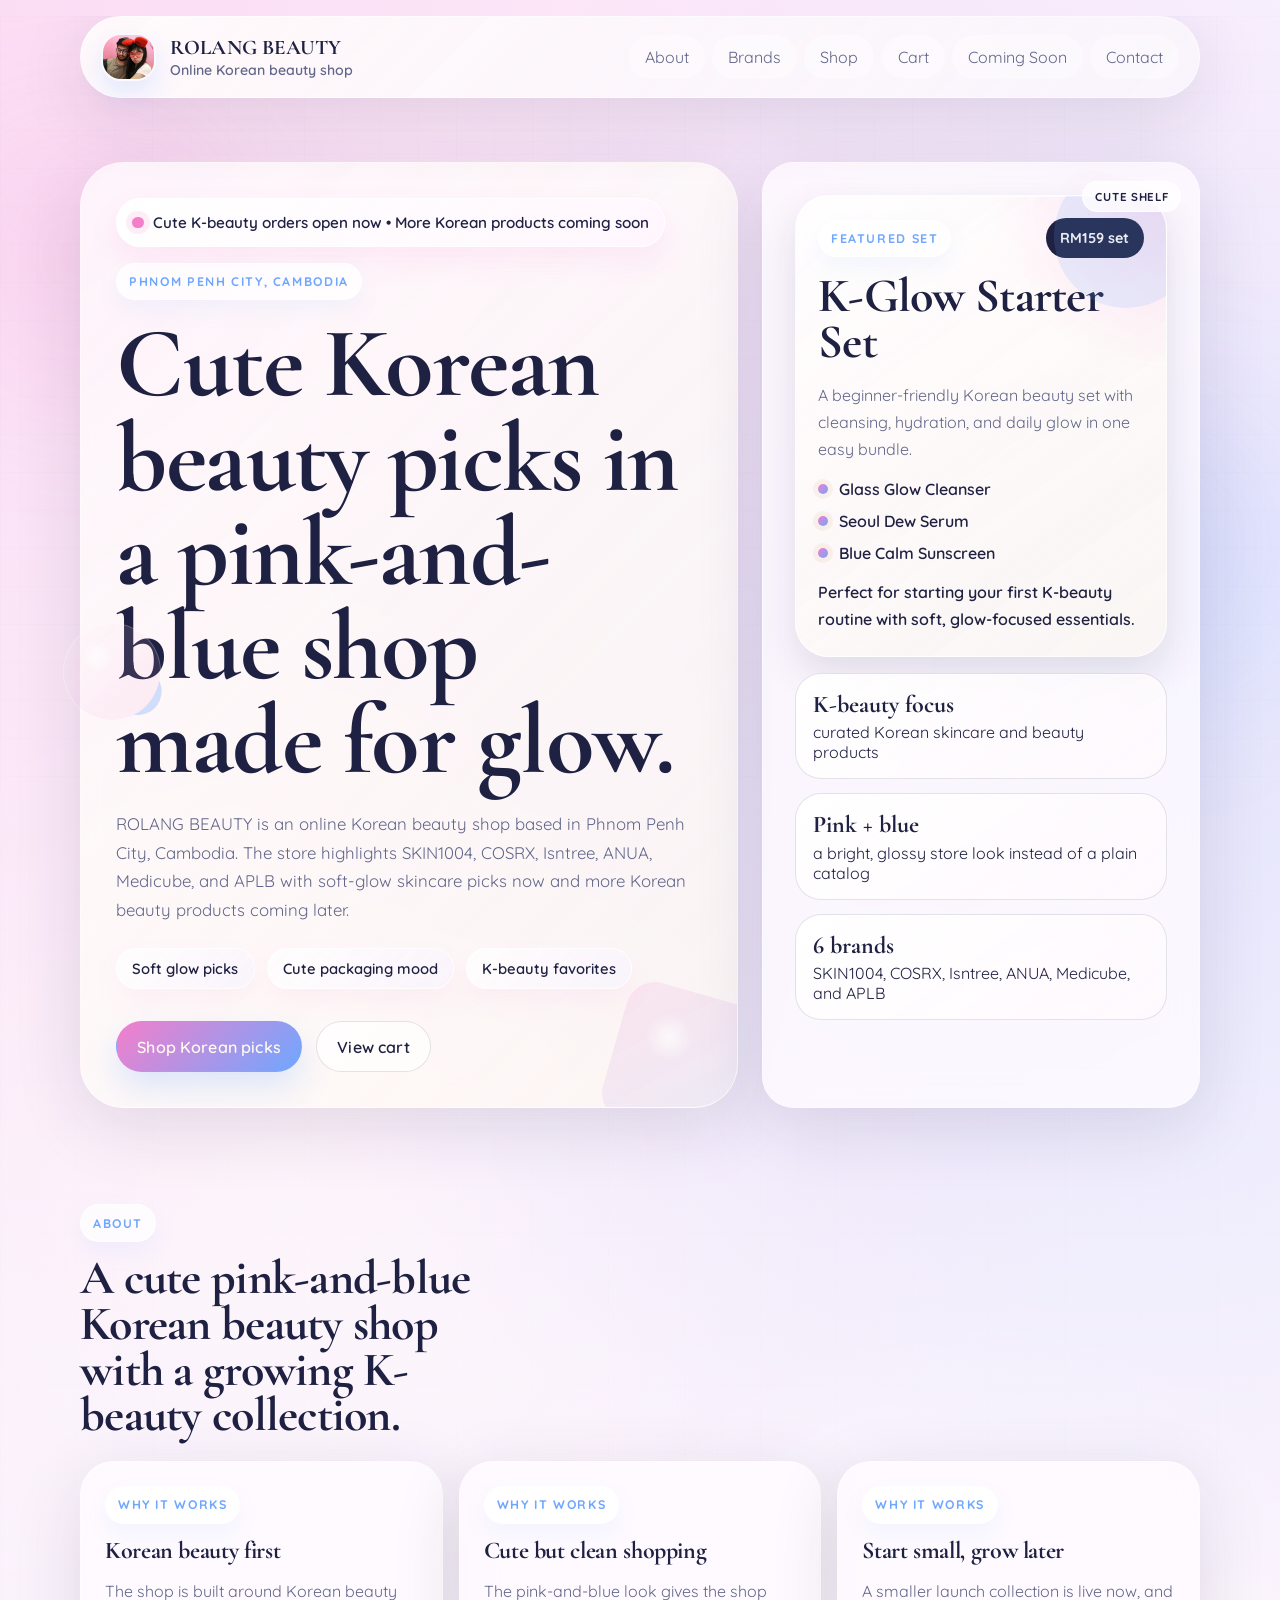
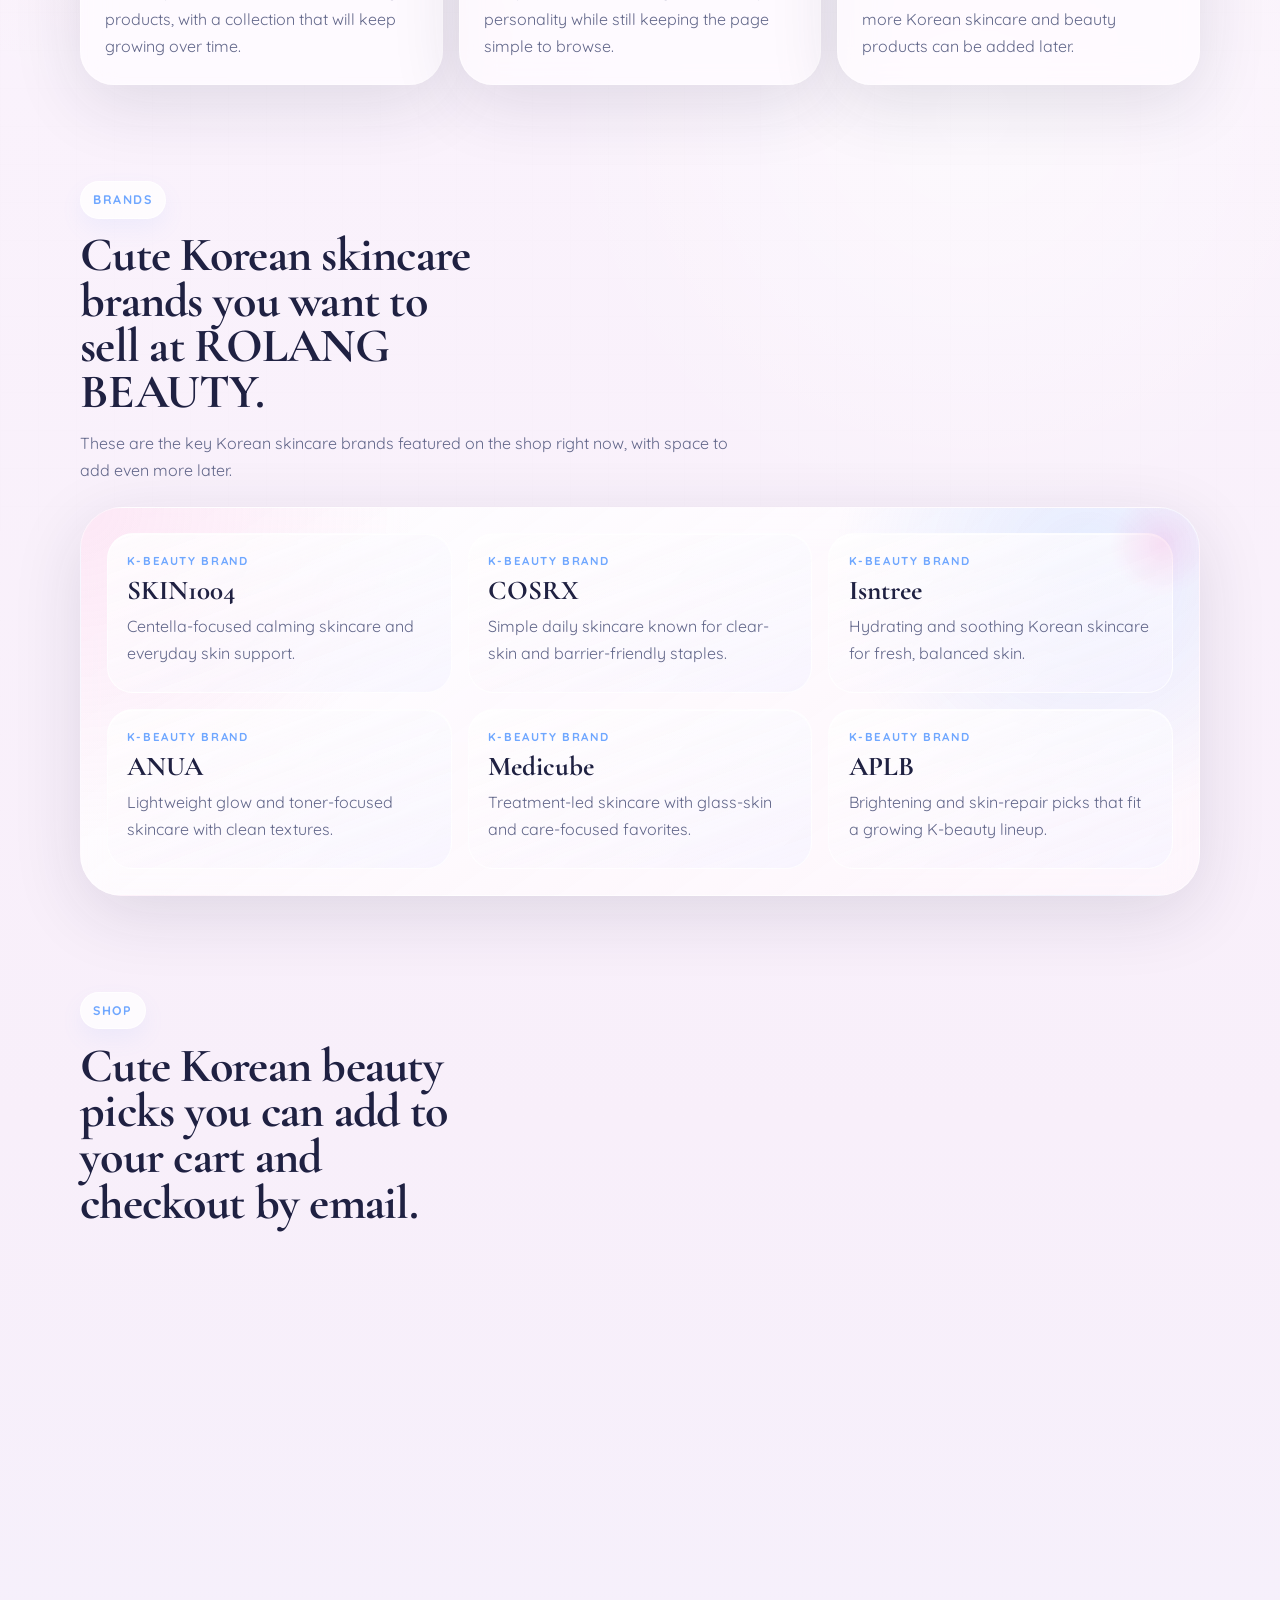
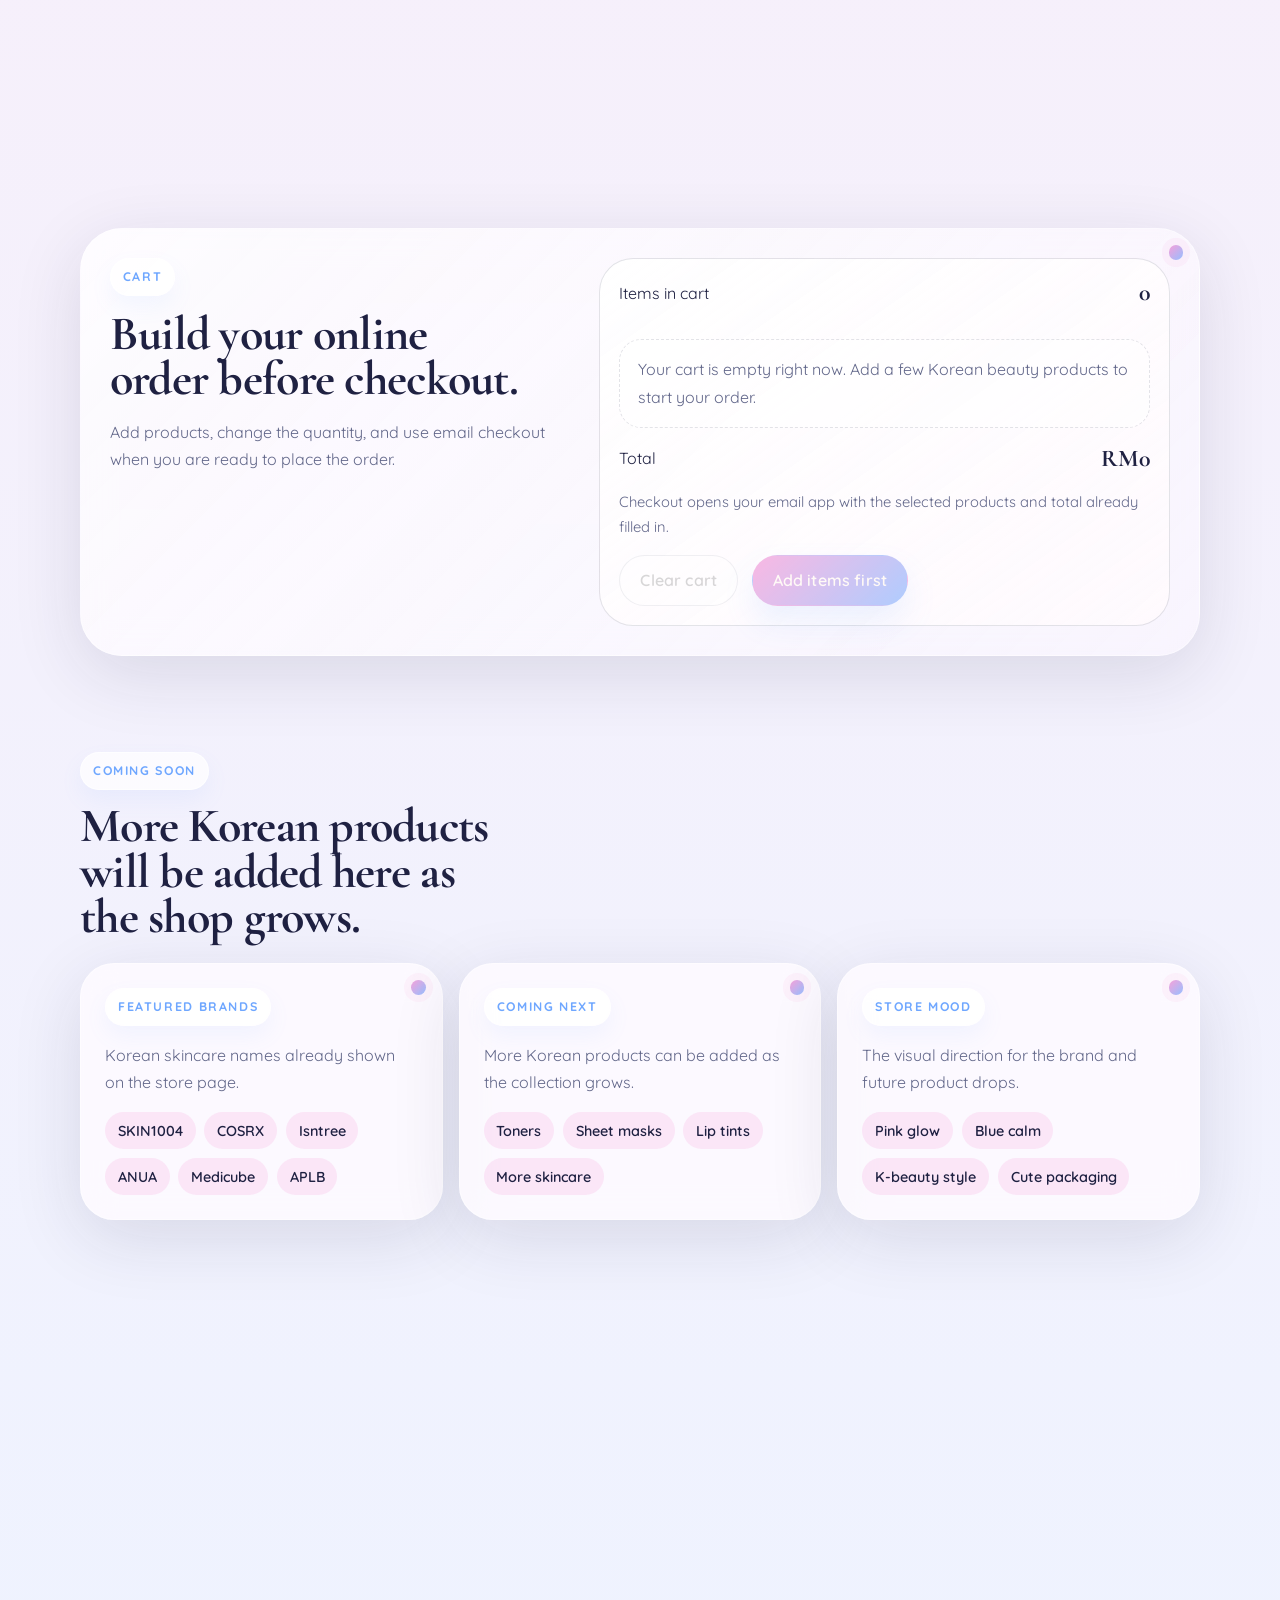
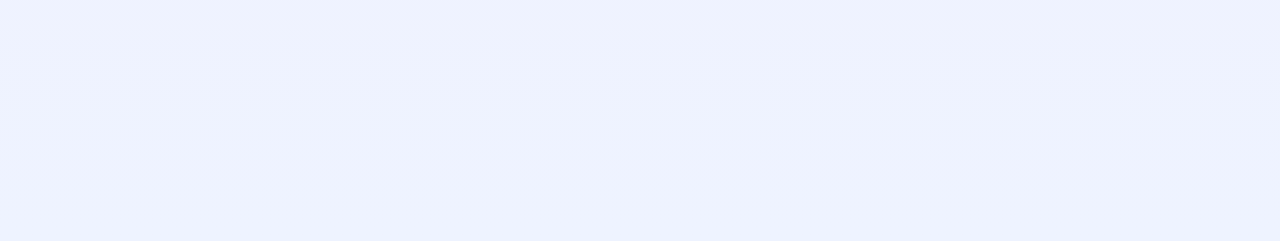
==== commit a44a7fc4: "Refresh typography with cute display fonts" ====
--- a/index.html
+++ b/index.html
@@ -12,7 +12,7 @@
     <link rel="preconnect" href="https://fonts.googleapis.com" />
     <link rel="preconnect" href="https://fonts.gstatic.com" crossorigin />
     <link
-      href="https://fonts.googleapis.com/css2?family=Instrument+Sans:wght@400;500;600;700&family=Syne:wght@500;700;800&display=swap"
+      href="https://fonts.googleapis.com/css2?family=Cormorant+Garamond:wght@500;600;700&family=Quicksand:wght@400;500;600;700&display=swap"
       rel="stylesheet"
     />
     <link rel="stylesheet" href="src/styles/site.css" />
--- a/src/styles/site.css
+++ b/src/styles/site.css
@@ -14,6 +14,8 @@
   --radius-md: 22px;
   --radius-sm: 14px;
   --container: min(1120px, calc(100vw - 2rem));
+  --font-body: "Quicksand", "Helvetica Neue", sans-serif;
+  --font-display: "Cormorant Garamond", Georgia, serif;
 }
 
 *,
@@ -29,7 +31,7 @@
 body {
   margin: 0;
   min-height: 100vh;
-  font-family: "Instrument Sans", "Helvetica Neue", sans-serif;
+  font-family: var(--font-body);
   background:
     radial-gradient(circle at top left, rgba(243, 127, 203, 0.22), transparent 32%),
     radial-gradient(circle at 88% 14%, rgba(111, 167, 255, 0.18), transparent 20%),
@@ -185,10 +187,10 @@
   border: 2px solid rgba(255, 255, 255, 0.72);
   box-shadow: 0 12px 26px rgba(111, 167, 255, 0.2);
   color: #fff8ef;
-  font-family: "Syne", sans-serif;
+  font-family: var(--font-display);
   font-size: 1rem;
   font-weight: 700;
-  letter-spacing: 0.08em;
+  letter-spacing: 0.05em;
 }
 
 .brand-mark img {
@@ -204,12 +206,16 @@
 }
 
 .brand-copy strong {
-  font-size: 0.98rem;
+  font-family: var(--font-display);
+  font-size: 1.3rem;
+  font-weight: 700;
+  letter-spacing: 0.01em;
 }
 
 .brand-copy span {
   color: var(--ink-soft);
   font-size: 0.88rem;
+  font-weight: 600;
 }
 
 .nav {
@@ -436,10 +442,10 @@
 h2,
 h3 {
   margin: 0;
-  font-family: "Syne", sans-serif;
+  font-family: var(--font-display);
   font-weight: 700;
   line-height: 0.95;
-  letter-spacing: -0.03em;
+  letter-spacing: -0.015em;
 }
 
 h1 {
@@ -510,6 +516,7 @@
   border: 1px solid transparent;
   cursor: pointer;
   font-weight: 600;
+  letter-spacing: 0.01em;
   transition:
     transform 180ms ease,
     box-shadow 180ms ease,
@@ -554,7 +561,7 @@
 }
 
 .stat-card strong {
-  font-family: "Syne", sans-serif;
+  font-family: var(--font-display);
   font-size: 1.5rem;
   font-weight: 800;
 }
@@ -674,8 +681,8 @@
 
 .brand-tile-name {
   color: var(--ink);
-  font-family: "Syne", sans-serif;
-  font-size: 1.45rem;
+  font-family: var(--font-display);
+  font-size: 1.7rem;
   line-height: 1;
 }
 
@@ -767,8 +774,8 @@
 
 .product-price {
   color: var(--ink);
-  font-family: "Syne", sans-serif;
-  font-size: 1.35rem;
+  font-family: var(--font-display);
+  font-size: 1.55rem;
   font-weight: 800;
 }
 
@@ -830,8 +837,8 @@
 
 .cart-summary-row strong,
 .cart-total-row strong {
-  font-family: "Syne", sans-serif;
-  font-size: 1.2rem;
+  font-family: var(--font-display);
+  font-size: 1.5rem;
 }
 
 .cart-items {
@@ -868,8 +875,8 @@
 
 .cart-line-total {
   color: var(--ink);
-  font-family: "Syne", sans-serif;
-  font-size: 1rem;
+  font-family: var(--font-display);
+  font-size: 1.2rem;
   font-weight: 700;
 }
 
@@ -975,7 +982,7 @@
 
 .contact-status strong {
   color: var(--ink);
-  font-family: "Syne", sans-serif;
+  font-family: var(--font-display);
   font-size: 1.1rem;
 }
 
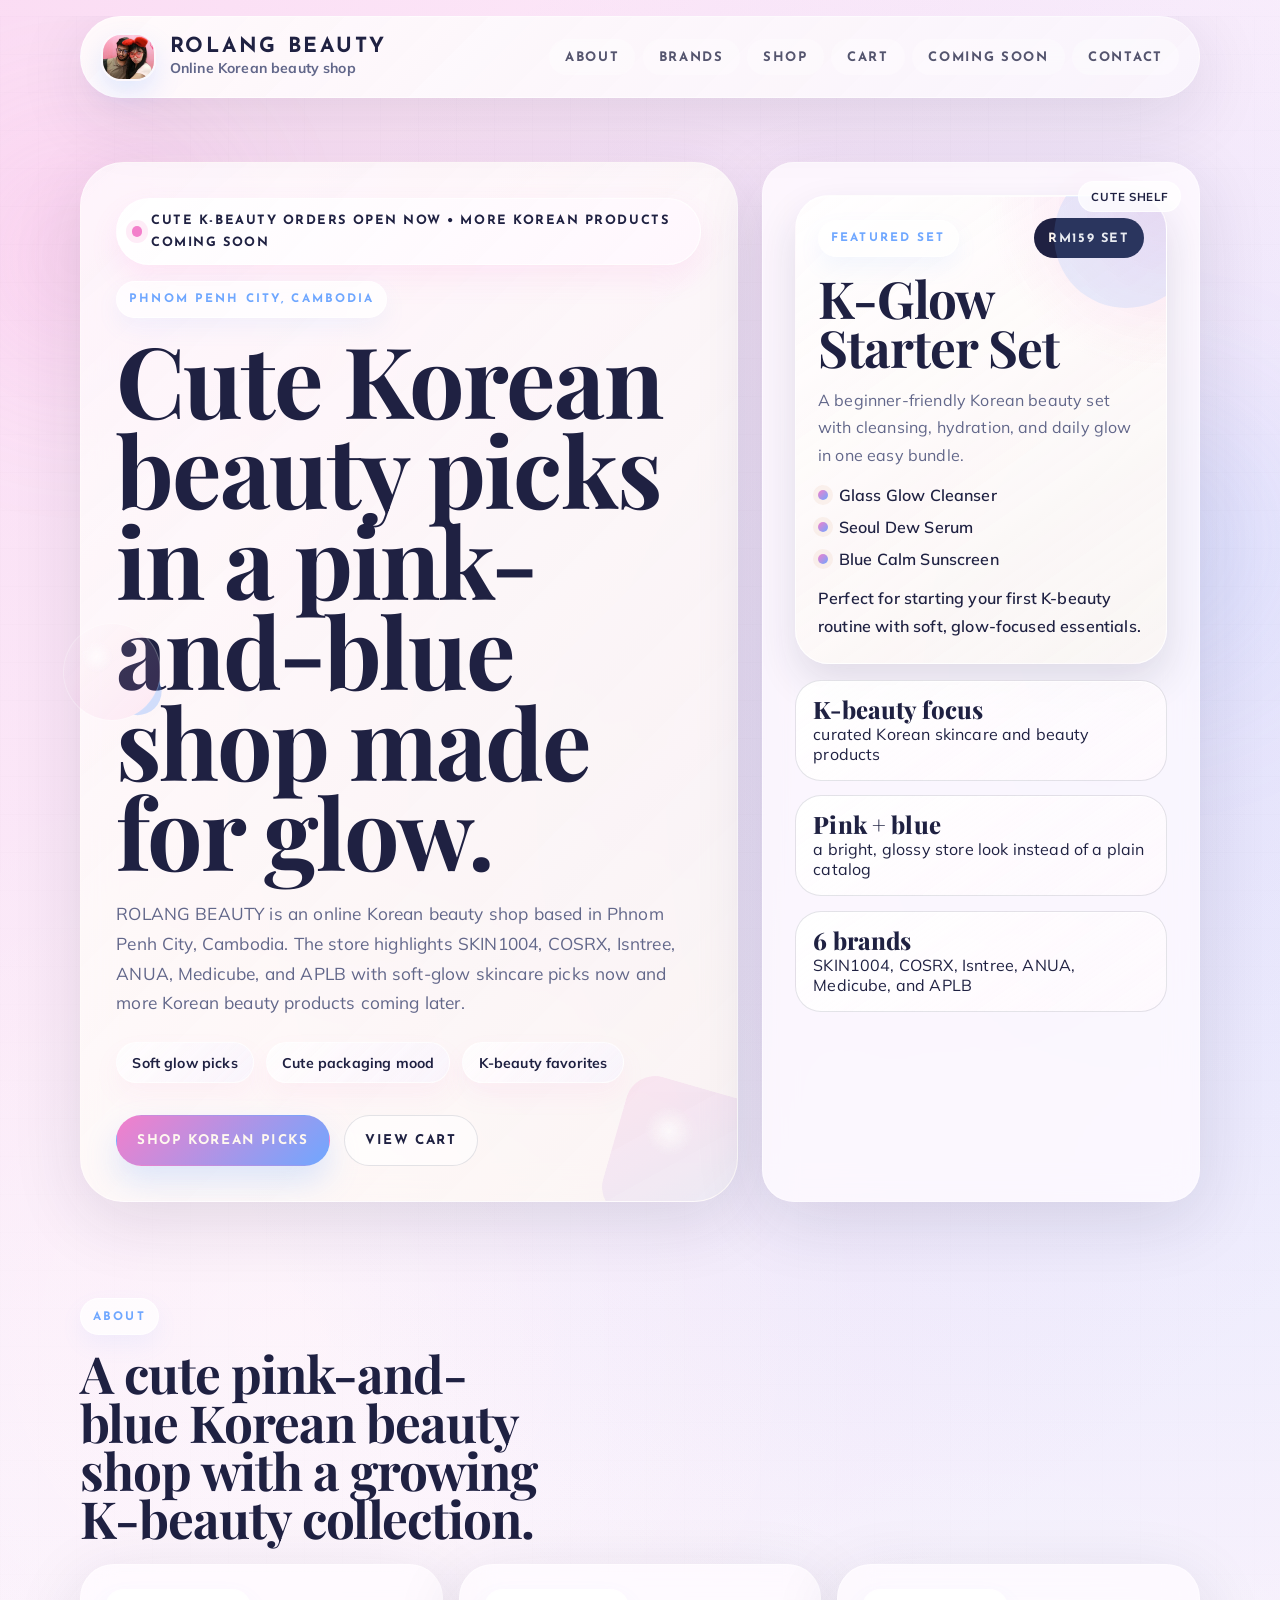
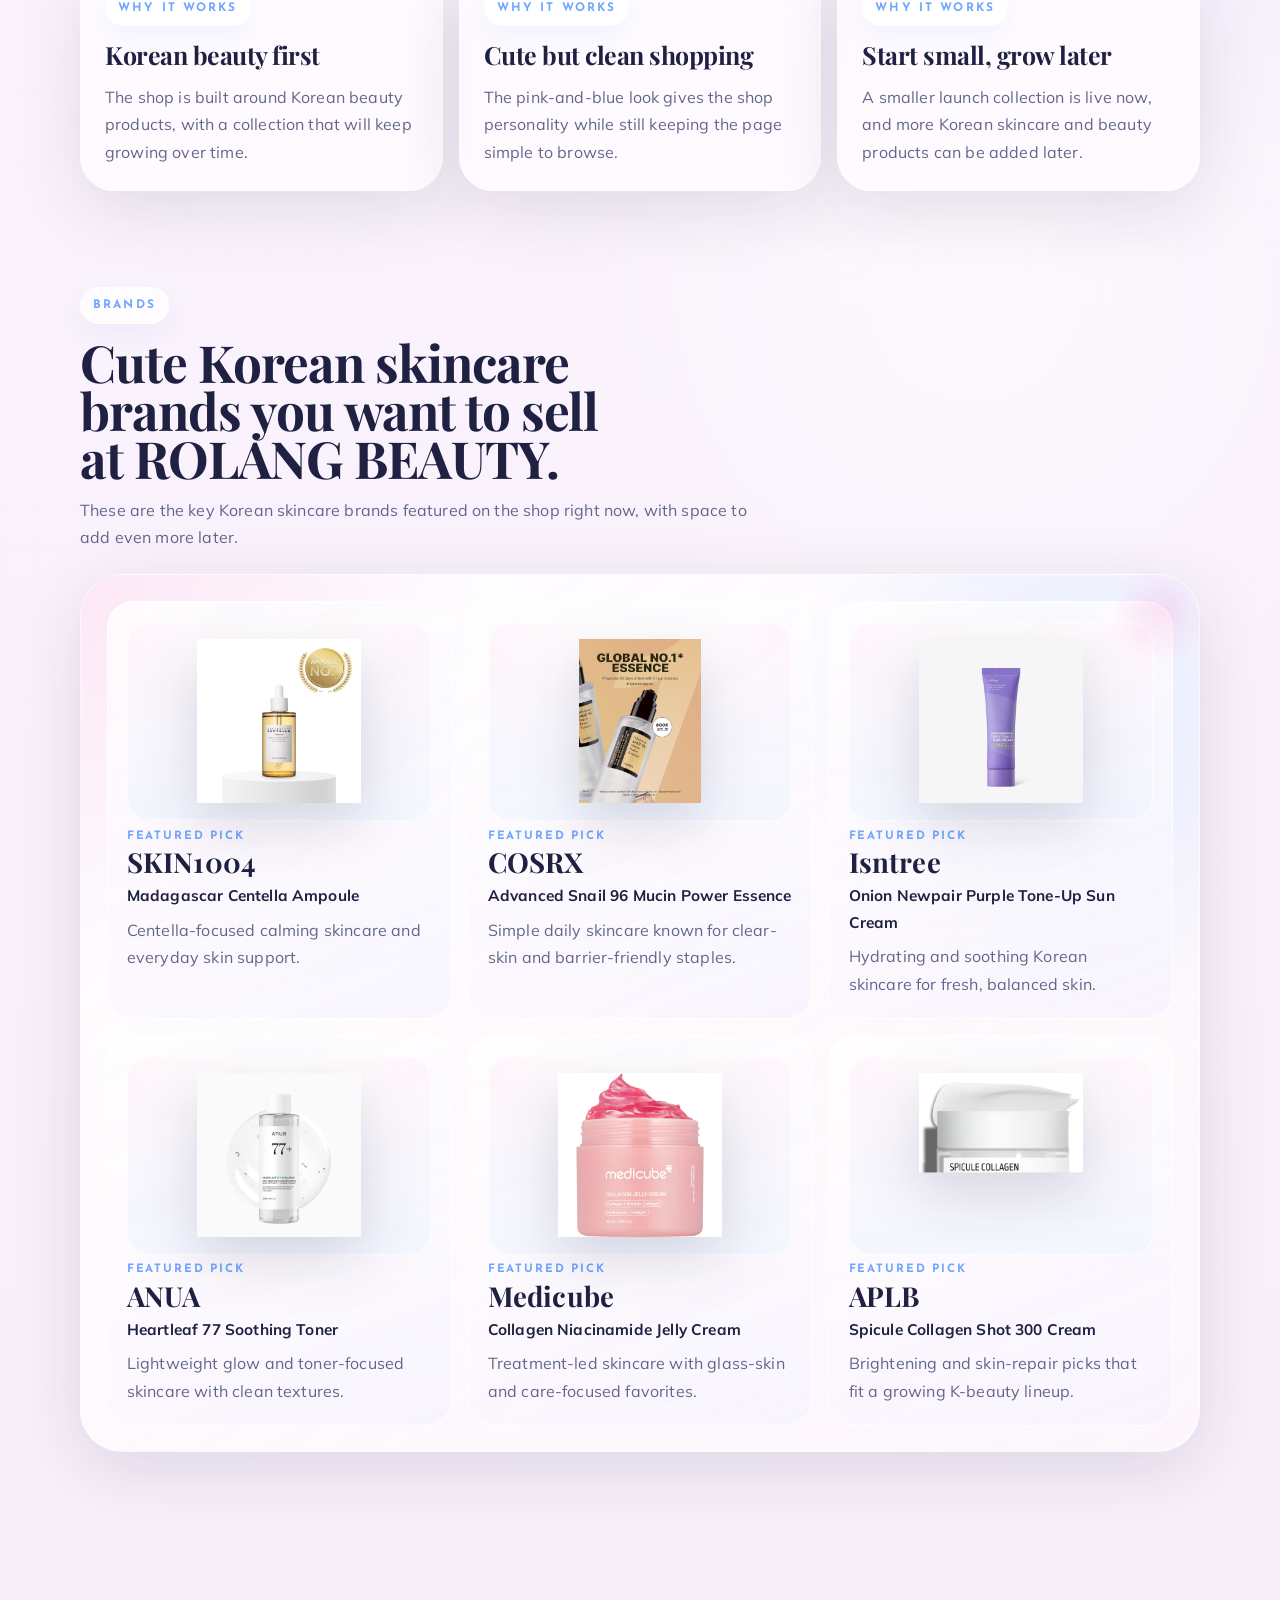
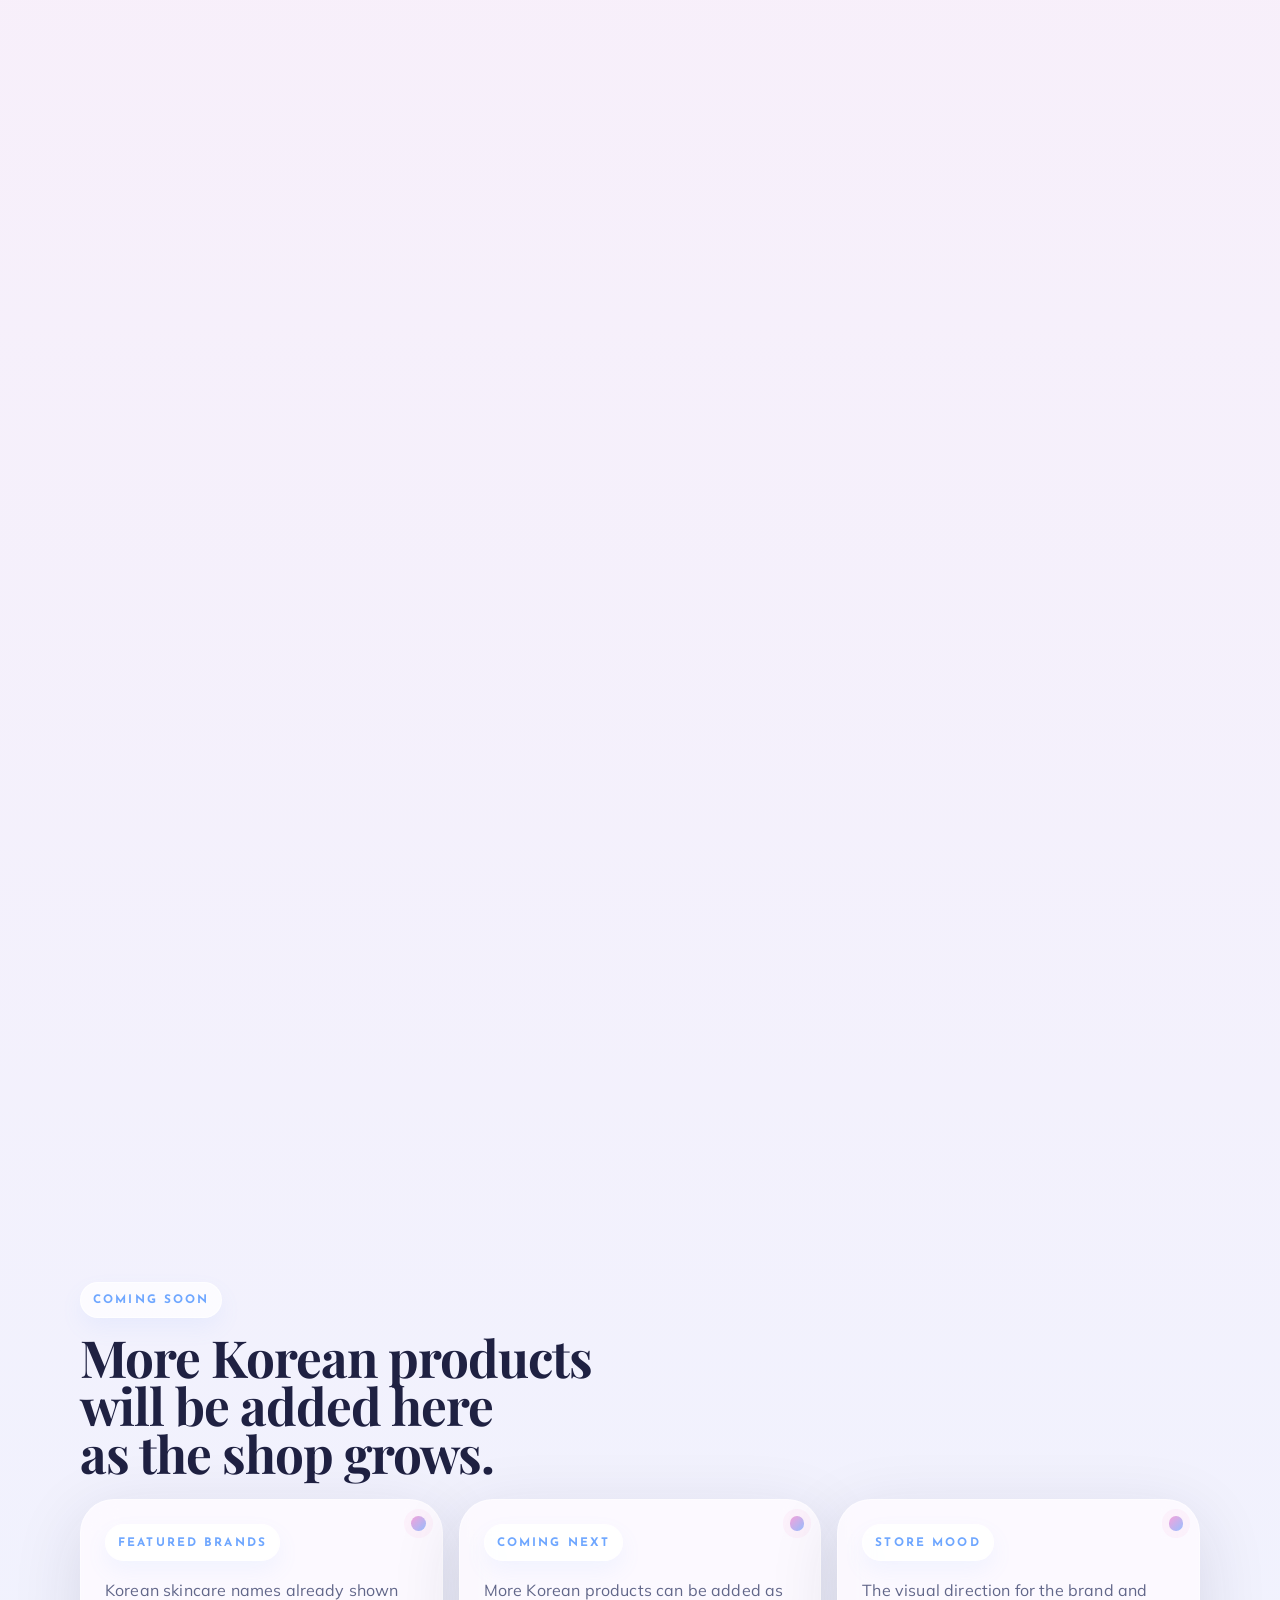
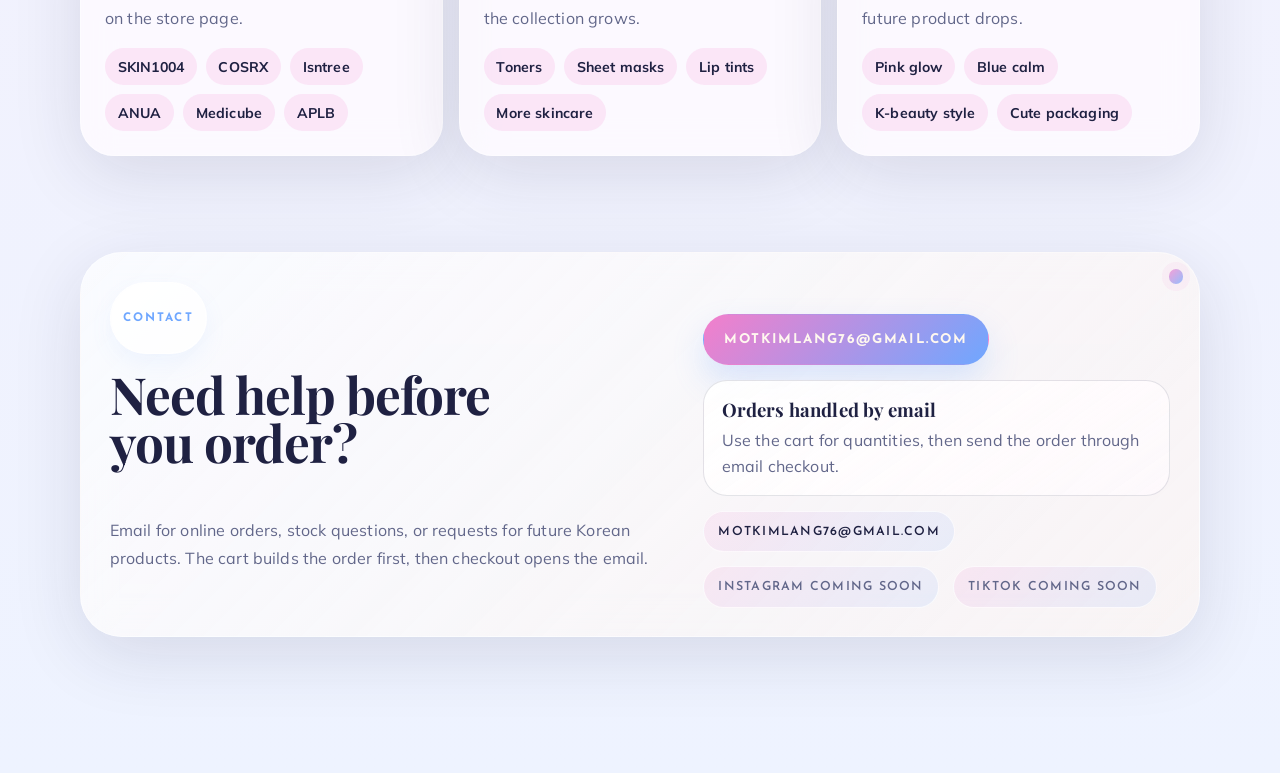
==== commit ab3027b5: "Add brand imagery and refine typography" ====
--- a/index.html
+++ b/index.html
@@ -12,7 +12,7 @@
     <link rel="preconnect" href="https://fonts.googleapis.com" />
     <link rel="preconnect" href="https://fonts.gstatic.com" crossorigin />
     <link
-      href="https://fonts.googleapis.com/css2?family=Cormorant+Garamond:wght@500;600;700&family=Quicksand:wght@400;500;600;700&display=swap"
+      href="https://fonts.googleapis.com/css2?family=Josefin+Sans:wght@600;700&family=Mulish:wght@400;500;600;700&family=Playfair+Display:wght@600;700;800&display=swap"
       rel="stylesheet"
     />
     <link rel="stylesheet" href="src/styles/site.css" />
--- a/src/styles/site.css
+++ b/src/styles/site.css
@@ -14,8 +14,9 @@
   --radius-md: 22px;
   --radius-sm: 14px;
   --container: min(1120px, calc(100vw - 2rem));
-  --font-body: "Quicksand", "Helvetica Neue", sans-serif;
-  --font-display: "Cormorant Garamond", Georgia, serif;
+  --font-body: "Mulish", "Helvetica Neue", sans-serif;
+  --font-display: "Playfair Display", Georgia, serif;
+  --font-ui: "Josefin Sans", "Helvetica Neue", sans-serif;
 }
 
 *,
@@ -32,6 +33,7 @@
   margin: 0;
   min-height: 100vh;
   font-family: var(--font-body);
+  letter-spacing: 0.01em;
   background:
     radial-gradient(circle at top left, rgba(243, 127, 203, 0.22), transparent 32%),
     radial-gradient(circle at 88% 14%, rgba(111, 167, 255, 0.18), transparent 20%),
@@ -187,10 +189,10 @@
   border: 2px solid rgba(255, 255, 255, 0.72);
   box-shadow: 0 12px 26px rgba(111, 167, 255, 0.2);
   color: #fff8ef;
-  font-family: var(--font-display);
+  font-family: var(--font-ui);
   font-size: 1rem;
   font-weight: 700;
-  letter-spacing: 0.05em;
+  letter-spacing: 0.08em;
 }
 
 .brand-mark img {
@@ -206,16 +208,19 @@
 }
 
 .brand-copy strong {
-  font-family: var(--font-display);
+  font-family: var(--font-ui);
   font-size: 1.3rem;
   font-weight: 700;
-  letter-spacing: 0.01em;
+  line-height: 0.96;
+  letter-spacing: 0.13em;
+  text-transform: uppercase;
+  text-wrap: balance;
 }
 
 .brand-copy span {
   color: var(--ink-soft);
   font-size: 0.88rem;
-  font-weight: 600;
+  font-weight: 700;
 }
 
 .nav {
@@ -229,7 +234,12 @@
   padding: 0.72rem 1rem;
   border-radius: 999px;
   background: rgba(255, 255, 255, 0.34);
-  color: var(--ink-soft);
+  color: rgba(31, 33, 66, 0.76);
+  font-family: var(--font-ui);
+  font-size: 0.82rem;
+  font-weight: 700;
+  letter-spacing: 0.13em;
+  text-transform: uppercase;
   transition:
     transform 180ms ease,
     background-color 180ms ease,
@@ -359,8 +369,11 @@
   border-radius: 999px;
   background: var(--ink);
   color: #fff8ef;
-  font-size: 0.9rem;
-  font-weight: 700;
+  font-family: var(--font-ui);
+  font-size: 0.8rem;
+  font-weight: 700;
+  letter-spacing: 0.12em;
+  text-transform: uppercase;
 }
 
 .spotlight-list {
@@ -404,9 +417,10 @@
   border-radius: 999px;
   background: rgba(255, 255, 255, 0.72);
   color: var(--accent-cool);
-  font-size: 0.78rem;
-  font-weight: 700;
-  letter-spacing: 0.13em;
+  font-family: var(--font-ui);
+  font-size: 0.74rem;
+  font-weight: 700;
+  letter-spacing: 0.18em;
   text-transform: uppercase;
   box-shadow: 0 10px 22px rgba(111, 167, 255, 0.08);
 }
@@ -424,8 +438,11 @@
     linear-gradient(135deg, rgba(255, 255, 255, 0.86), rgba(255, 245, 253, 0.82)),
     rgba(255, 255, 255, 0.68);
   color: var(--ink);
-  font-size: 0.95rem;
-  font-weight: 600;
+  font-family: var(--font-ui);
+  font-size: 0.8rem;
+  font-weight: 700;
+  letter-spacing: 0.12em;
+  text-transform: uppercase;
   box-shadow: 0 14px 28px rgba(243, 127, 203, 0.12);
 }
 
@@ -444,35 +461,39 @@
   margin: 0;
   font-family: var(--font-display);
   font-weight: 700;
-  line-height: 0.95;
-  letter-spacing: -0.015em;
+  line-height: 0.96;
+  letter-spacing: -0.02em;
+  text-wrap: balance;
 }
 
 h1 {
-  max-width: 13ch;
+  max-width: 11ch;
   margin-top: 1rem;
-  font-size: clamp(3.2rem, 8vw, 6.2rem);
+  font-size: clamp(3.45rem, 8vw, 6.15rem);
+  line-height: 0.92;
 }
 
 h2 {
   max-width: 18ch;
-  font-size: clamp(2rem, 4vw, 3rem);
+  font-size: clamp(2.15rem, 4.2vw, 3.2rem);
+  line-height: 0.94;
 }
 
 h3 {
-  font-size: 1.5rem;
+  font-size: 1.56rem;
+  line-height: 1.02;
 }
 
 p {
   margin: 0;
   color: var(--ink-soft);
-  line-height: 1.7;
+  line-height: 1.72;
 }
 
 .lede {
   max-width: 38rem;
   margin-top: 1.4rem;
-  font-size: 1.05rem;
+  font-size: 1.08rem;
 }
 
 .hero-charm-row {
@@ -493,8 +514,8 @@
     linear-gradient(135deg, rgba(255, 255, 255, 0.88), rgba(255, 247, 253, 0.68)),
     linear-gradient(135deg, rgba(243, 127, 203, 0.1), rgba(111, 167, 255, 0.12));
   color: var(--ink);
-  font-size: 0.92rem;
-  font-weight: 600;
+  font-size: 0.88rem;
+  font-weight: 700;
   box-shadow: 0 12px 24px rgba(243, 127, 203, 0.08);
 }
 
@@ -515,8 +536,11 @@
   border-radius: 999px;
   border: 1px solid transparent;
   cursor: pointer;
-  font-weight: 600;
-  letter-spacing: 0.01em;
+  font-family: var(--font-ui);
+  font-size: 0.84rem;
+  font-weight: 700;
+  letter-spacing: 0.12em;
+  text-transform: uppercase;
   transition:
     transform 180ms ease,
     box-shadow 180ms ease,
@@ -564,6 +588,7 @@
   font-family: var(--font-display);
   font-size: 1.5rem;
   font-weight: 800;
+  line-height: 1;
 }
 
 .section-heading {
@@ -671,19 +696,52 @@
     box-shadow 180ms ease;
 }
 
+.brand-visual {
+  display: flex;
+  align-items: center;
+  justify-content: center;
+  min-height: 12.5rem;
+  padding: 1rem;
+  border: 1px solid rgba(255, 255, 255, 0.72);
+  border-radius: 22px;
+  background:
+    radial-gradient(circle at top, rgba(255, 255, 255, 0.92), transparent 60%),
+    linear-gradient(180deg, rgba(255, 245, 251, 0.9), rgba(241, 246, 255, 0.78));
+  box-shadow: inset 0 1px 0 rgba(255, 255, 255, 0.85);
+}
+
+.brand-visual img {
+  width: 100%;
+  max-height: 10.25rem;
+  object-fit: contain;
+  filter: drop-shadow(0 20px 28px rgba(31, 33, 66, 0.16));
+}
+
+.brand-tile-copy {
+  display: grid;
+  gap: 0.45rem;
+}
+
 .brand-tile-kicker {
   color: var(--accent-cool);
+  font-family: var(--font-ui);
   font-size: 0.72rem;
   font-weight: 700;
-  letter-spacing: 0.14em;
+  letter-spacing: 0.16em;
   text-transform: uppercase;
 }
 
 .brand-tile-name {
   color: var(--ink);
   font-family: var(--font-display);
-  font-size: 1.7rem;
-  line-height: 1;
+  font-size: 1.72rem;
+  line-height: 0.98;
+}
+
+.brand-pick {
+  color: var(--ink);
+  font-size: 0.96rem;
+  font-weight: 700;
 }
 
 .project-header {
@@ -748,8 +806,8 @@
   border-radius: 999px;
   background: linear-gradient(135deg, rgba(243, 127, 203, 0.18), rgba(111, 167, 255, 0.18));
   color: var(--ink);
-  font-size: 0.9rem;
-  font-weight: 600;
+  font-size: 0.88rem;
+  font-weight: 700;
 }
 
 .tag-soft {
@@ -775,8 +833,9 @@
 .product-price {
   color: var(--ink);
   font-family: var(--font-display);
-  font-size: 1.55rem;
+  font-size: 1.62rem;
   font-weight: 800;
+  line-height: 1;
 }
 
 .social-link {
@@ -787,6 +846,10 @@
   border-radius: 999px;
   border: 1px solid rgba(255, 255, 255, 0.7);
   background: linear-gradient(135deg, rgba(243, 127, 203, 0.12), rgba(111, 167, 255, 0.12));
+  font-family: var(--font-ui);
+  font-size: 0.78rem;
+  letter-spacing: 0.1em;
+  text-transform: uppercase;
 }
 
 .social-link-muted {
@@ -838,7 +901,7 @@
 .cart-summary-row strong,
 .cart-total-row strong {
   font-family: var(--font-display);
-  font-size: 1.5rem;
+  font-size: 1.56rem;
 }
 
 .cart-items {
@@ -983,7 +1046,7 @@
 .contact-status strong {
   color: var(--ink);
   font-family: var(--font-display);
-  font-size: 1.1rem;
+  font-size: 1.16rem;
 }
 
 .contact-status span {
@@ -1005,6 +1068,10 @@
   border: 1px solid rgba(255, 255, 255, 0.72);
   border-radius: 999px;
   background: rgba(255, 255, 255, 0.58);
+  font-family: var(--font-ui);
+  font-size: 0.76rem;
+  letter-spacing: 0.1em;
+  text-transform: uppercase;
 }
 
 .site-footer p {
@@ -1100,11 +1167,11 @@
   }
 
   h1 {
-    font-size: clamp(2.7rem, 13vw, 4rem);
+    font-size: clamp(2.75rem, 13vw, 4.15rem);
   }
 
   h2 {
-    font-size: clamp(1.8rem, 8vw, 2.5rem);
+    font-size: clamp(1.9rem, 8vw, 2.65rem);
   }
 
   .cart-item {
